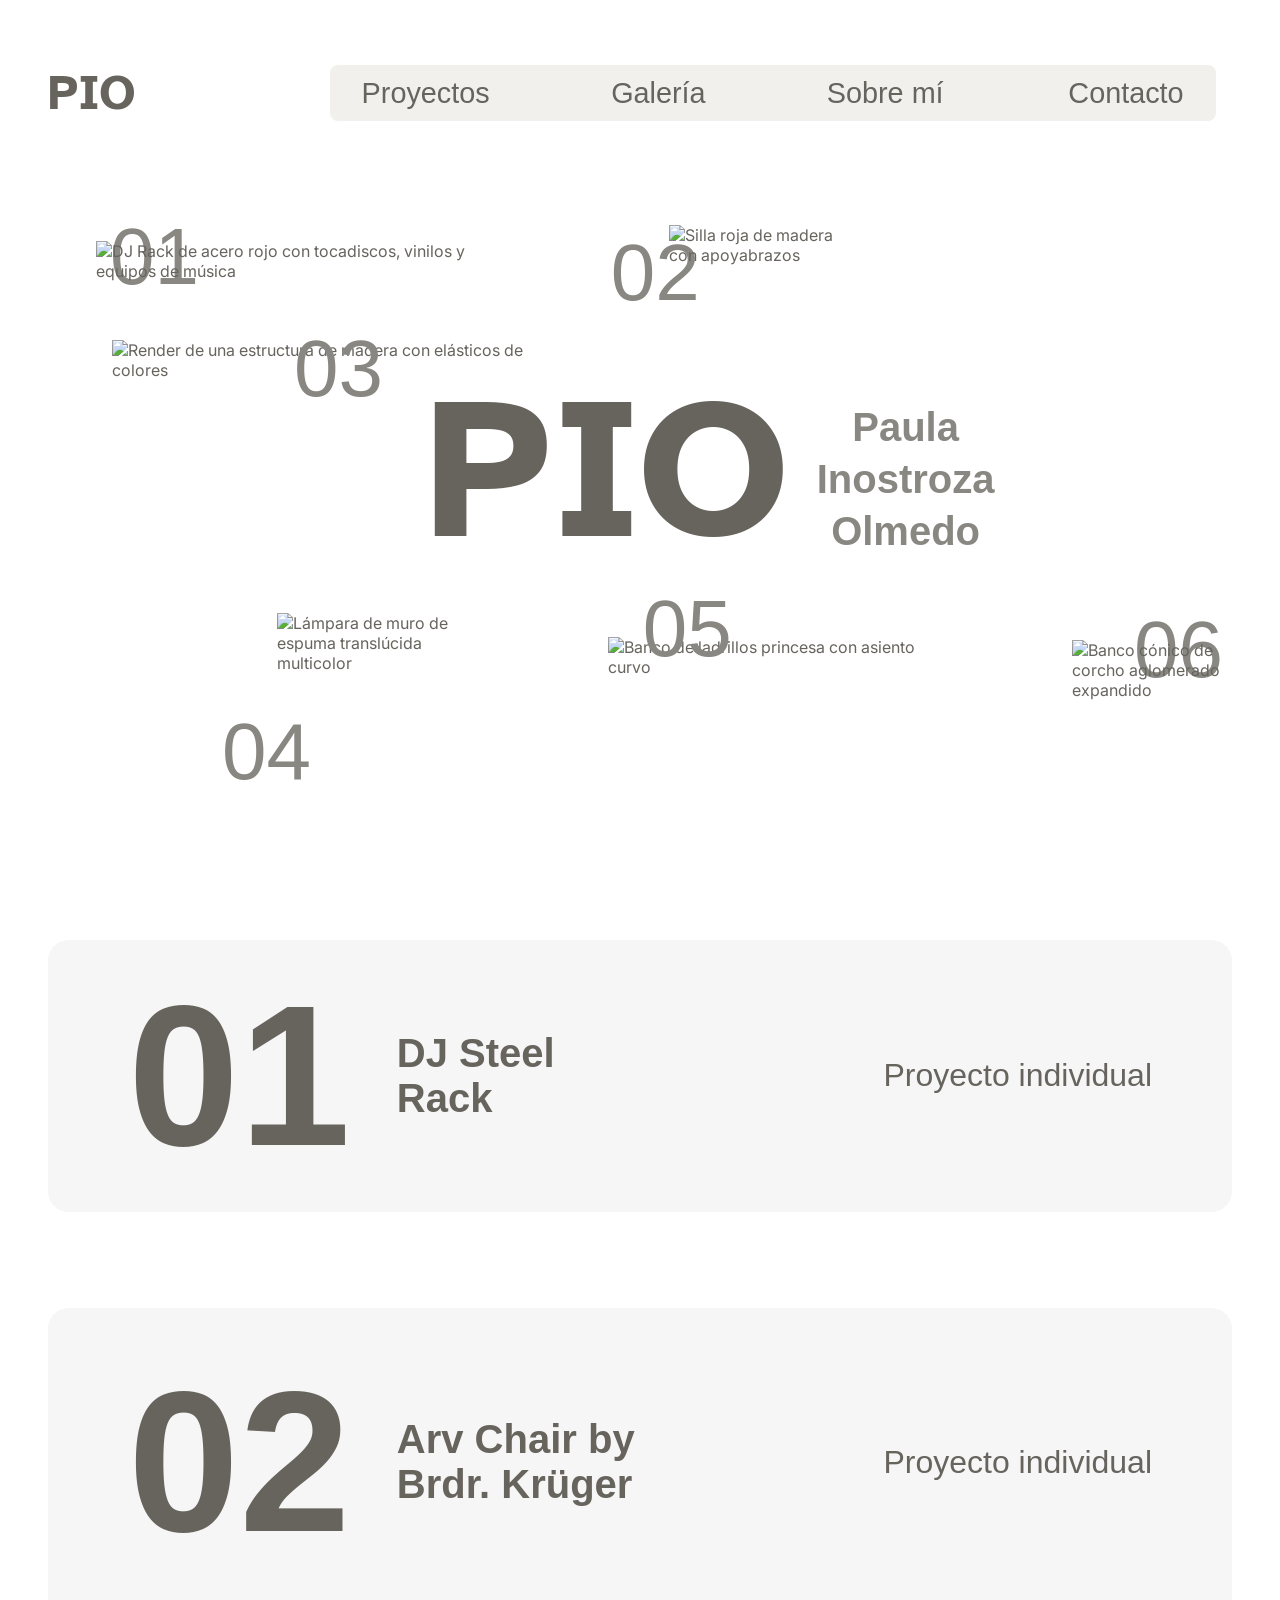
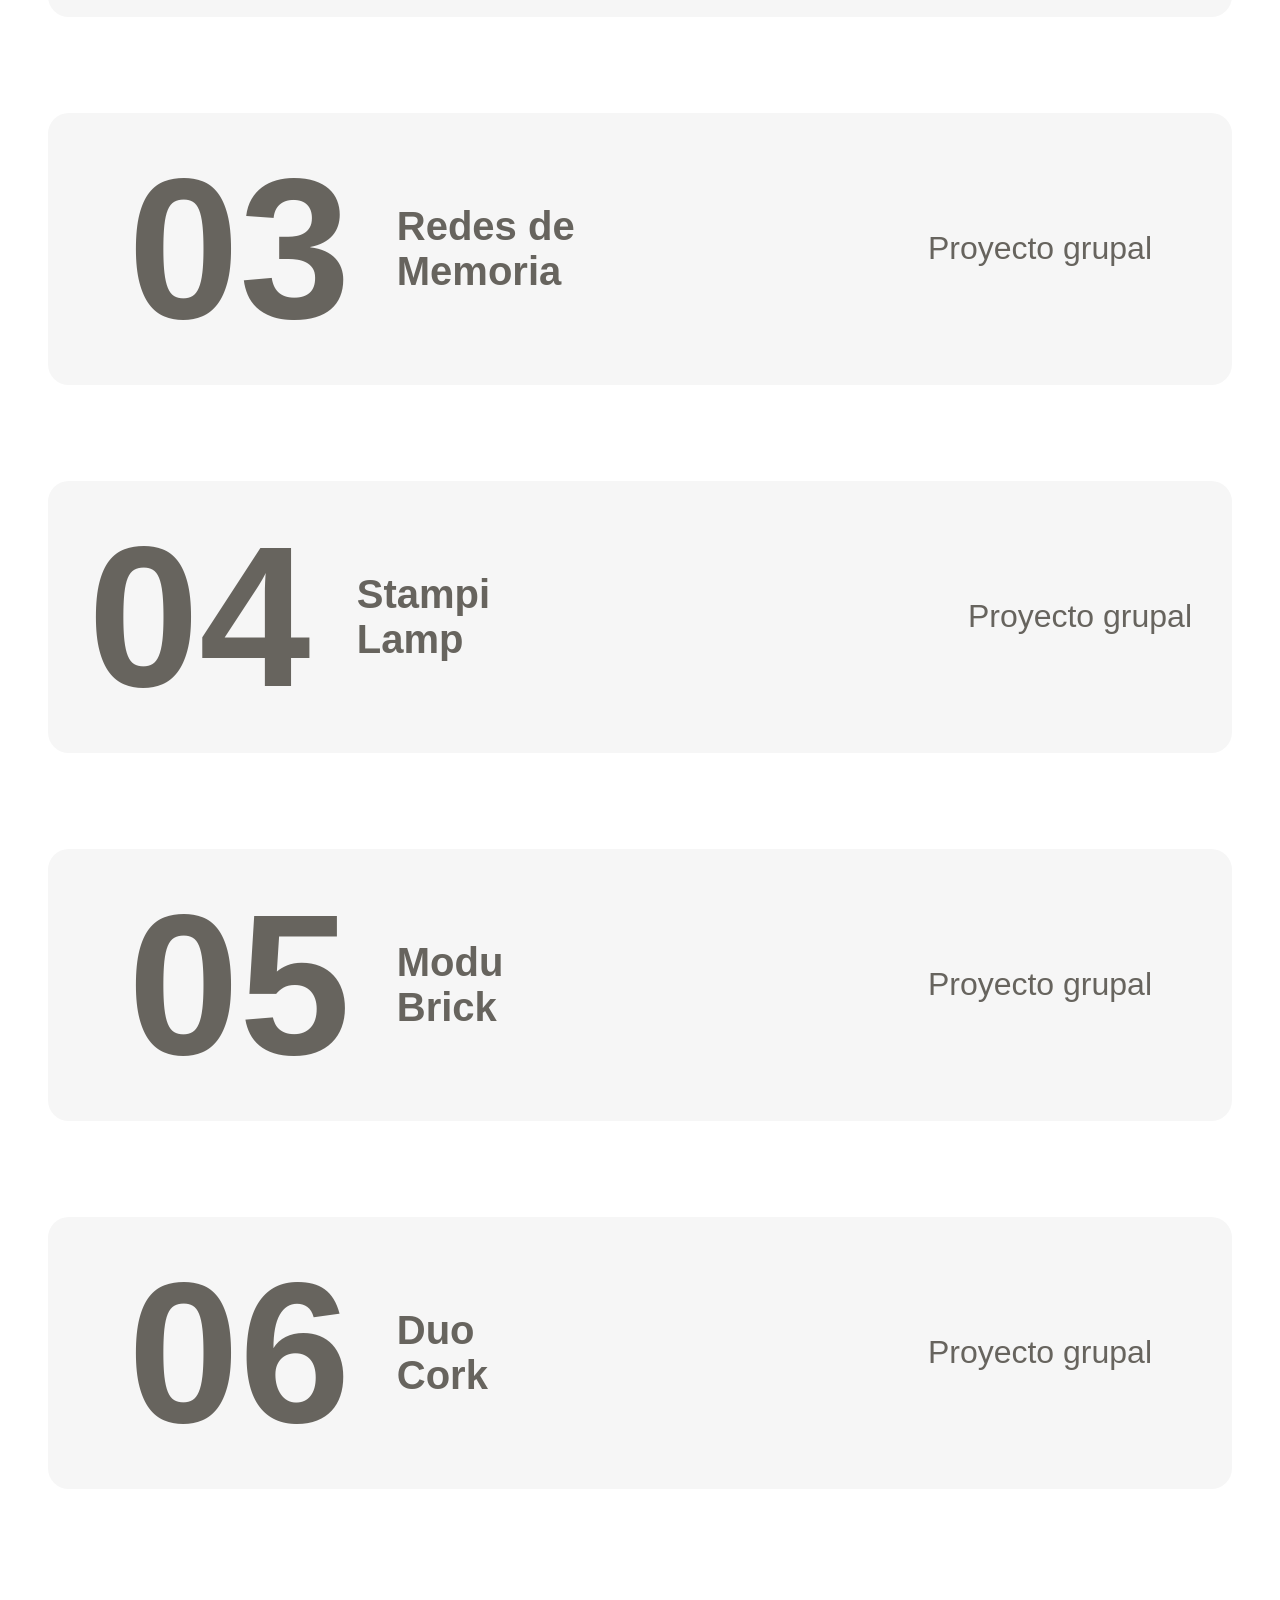
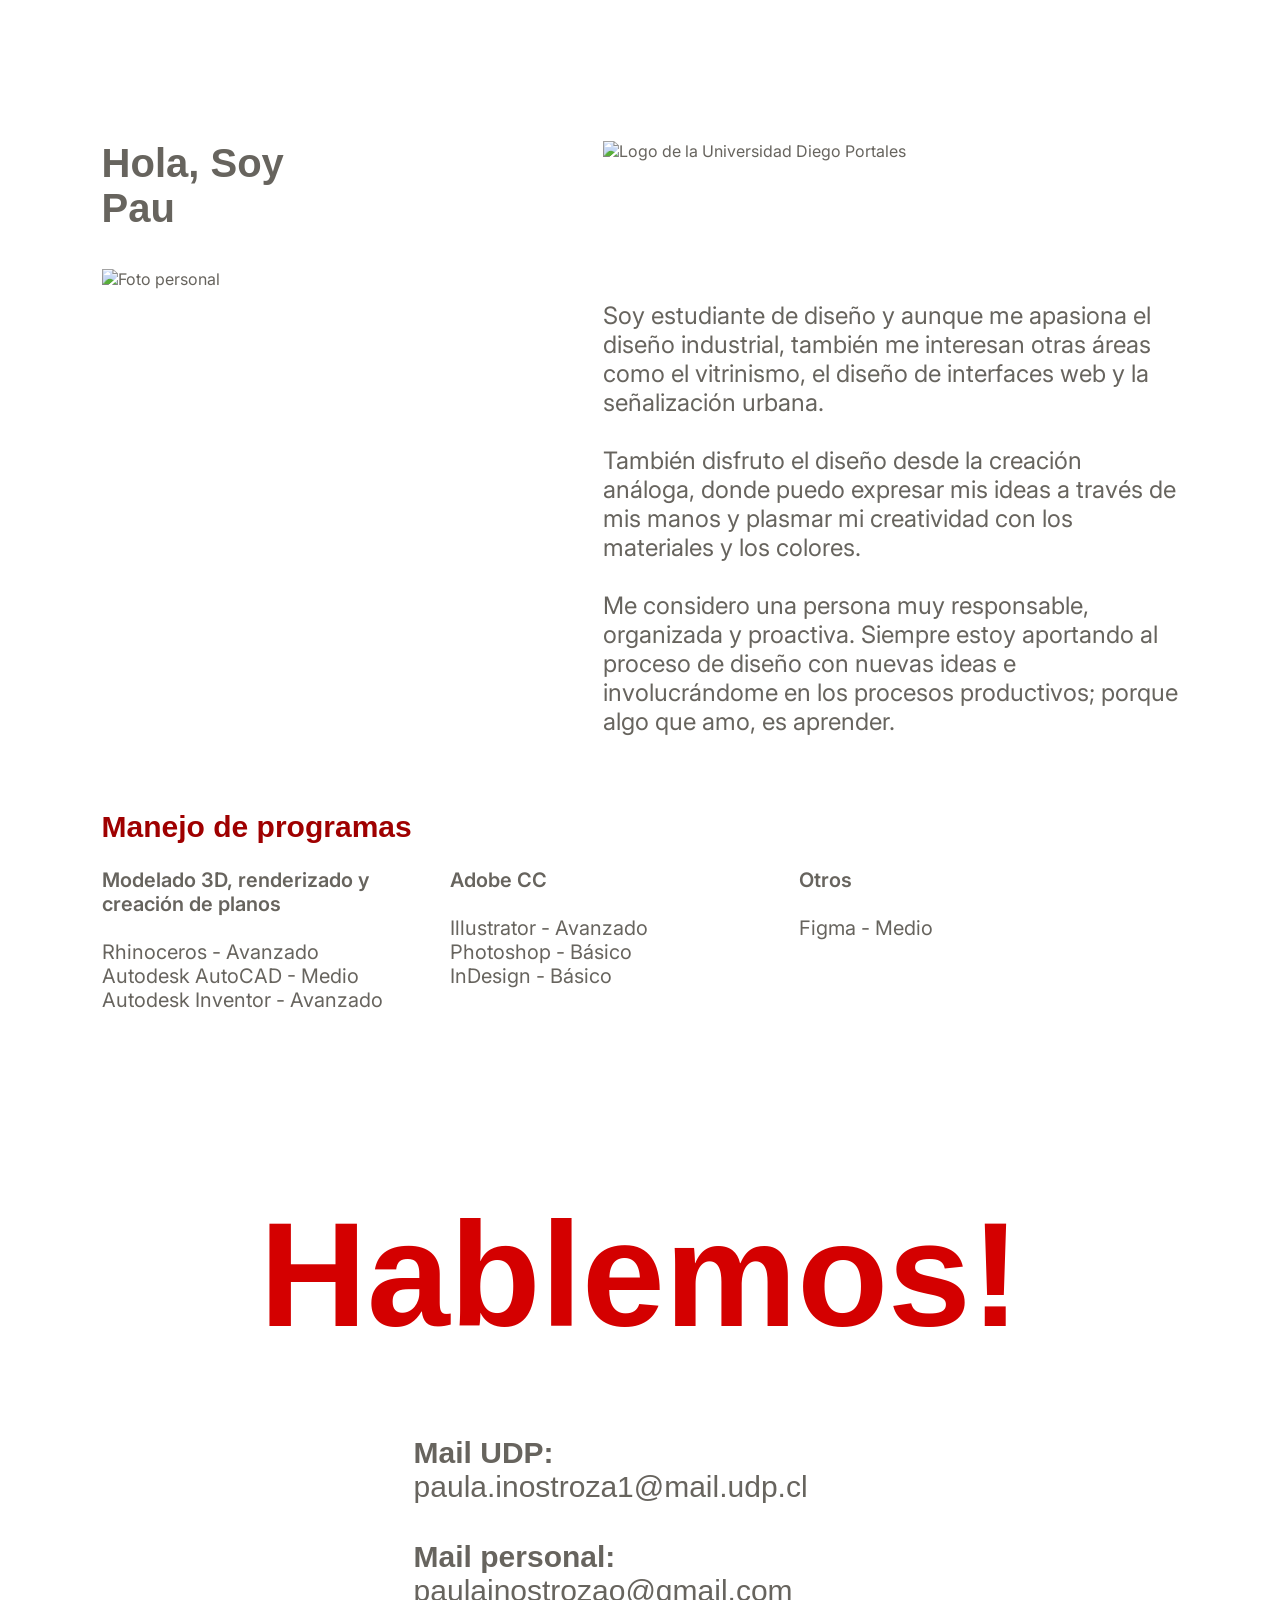
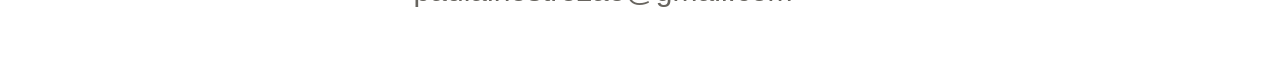
==== index.html @ 16627098 "subir archivos" ====
<!DOCTYPE html>
<html lang="es">
<head>
  <meta charset="UTF-8">
  <title>Portafolio PIO</title>
  <link rel="icon" href="assets/favicon.png" type="image/png">
  <meta name="viewport" content="width=device-width, initial-scale=1">
  <title>PIO | Paula Inostroza Olmedo - Portafolio</title>
  <link rel="stylesheet" href="style.css">
</head>
<body>

  <!-- ENCABEZADO + NAVBAR -->
  <header class="encabezado">
    <a href="#inicio" class="logo-pio">PIO</a>
    <nav class="navbar">
      <ul>
        <li><a href="#proyectos">Proyectos</a></li>
        <li><a href="galeria.html">Galería</a></li>
        <li><a href="#sobre-mi">Sobre mí</a></li>
        <li><a href="#contacto">Contacto</a></li>
      </ul>
    </nav>
  </header>

  <main>

    <!-- Pio + Nombres -->
    <section id="inicio" class="inicio">
      <h1 class="titulo-pio">PIO</h1>
      <p class="nombre-completo">
        <span class="nombre-paula">Paula</span>
        <span class="nombre-inostroza">Inostroza</span>
        <span class="nombre-olmedo">Olmedo</span>
      </p>

      <!-- MINIATURAS -->
      <ul class="miniaturas">
        <li class="miniatura-01">
          <a href="#proyecto-01">
            <span class="numero">01</span>
            <img src="assets/djrack1.png" alt="DJ Rack de acero rojo con tocadiscos, vinilos y equipos de música">
          </a>
        </li>
        <li class="miniatura-02">
          <a href="#proyecto-02">
            <span class="numero">02</span>
            <img src="assets/arvchair1.png" alt="Silla roja de madera con apoyabrazos">
          </a>
        </li>
        <li class="miniatura-03">
          <a href="#proyecto-03">
            <span class="numero">03</span>
            <img src="assets/redesdememoria1.jpg" alt="Render de una estructura de madera con elásticos de colores">
          </a>
        </li>
        <li class="miniatura-04">
          <a href="#proyecto-04">
            <span class="numero">04</span>
            <img src="assets/stampilamp1.png" alt="Lámpara de muro de espuma translúcida multicolor">
          </a>
        </li>
        <li class="miniatura-05">
          <a href="#proyecto-05">
            <span class="numero">05</span>
            <img src="assets/modubrick1.png" alt="Banco de ladrillos princesa con asiento curvo">
          </a>
        </li>
        <li class="miniatura-06">
          <a href="#proyecto-06">
            <span class="numero">06</span>
            <img src="assets/duocork1.png" alt="Banco cónico de corcho aglomerado expandido">
          </a>
        </li>
      </ul>
    </section>

    <!-------------- PROYECTOS -------------->
    <section id="proyectos" class="proyectos">
      <h2 class="oculto">Proyectos</h2>

      <!----- PROYECTO 01: DJ Steel Rack ----->
      <article id="proyecto-01" class="proyecto1">
        <header class="titulo-proyecto">
          <h3>
            <span class="numero">01</span>
            <span class="nombre-proyecto">DJ Steel Rack</span>
          </h3>
          <p class="tipo-proyecto">Proyecto individual</p>
        </header>

        <figure class="imagen-principal1">
          <img src="assets/djrack2.JPG" alt="DJ Rack de acero rojo con tocadiscos, vinilos y equipos de música">
          <figcaption>Curso Fabricación Digital Avanzada 2026</figcaption>
        </figure>

        <div class="galeria-descripcion1">
          <div class="cuadricula-1">
            <img src="assets/djrack3.JPG" alt="Tocadiscos abierto sobre el rack con un disco girando">
            <img src="assets/djrack4.JPG" alt="Vinilos apoyados sobre la bandeja superior del rack">
            <img src="assets/djrack5.JPG" alt="Colección de vinilos guardada en el compartimento inferior">
            <img src="assets/djrack6.JPG" alt="Equipo de música con parlantes dentro del rack">
          </div>
          <div class="descripcion1">
            <p>Dj Steel Rack nació desde el amor por la música y la necesidad de <strong>organizar</strong> la colección de vinilos, CD y equipos de sonido en un espacio donde poner ‘play’ fuese una <strong>experiencia acogedora</strong>.</p>
            <p>El diseño combina la <strong>personalización</strong> para adaptarse a los elementos y disponerlos en espacios de almacenamiento.</p>
            <p>El resultado es una pieza que celebra la <strong>practicidad</strong>.</p>
          </div>
        </div>

        <div class="examen1">
          <h4>Examen</h4>
          <p>Desarrollar un proyecto de índole libre con la condición de utilizar acero carbono y pintura electroestática como materialidades, además de plegado y un sistema de herrajes.</p>
        </div>

        <div class="planos">
          <figure class="plano-explosionado">
            <img src="assets/djrack8.jpg" alt="Plano de vista explosionada del rack con su lista de piezas">
          </figure>
          <div class="planos-ortogonales">
            <figure class="plano">
              <img src="assets/djrack9.jpg" alt="Plano con vistas ortogonales y acotadas del rack">
            </figure>
            <figure class="plano-cubierta">
              <img src="assets/djrack10.jpg" alt="Plano de detalle de la pieza de cubierta con sus pliegues">
            </figure>
          </div>
        </div>
      </article>

      <!---------- PROYECTO 02: Arv Chair ---------->
      <article id="proyecto-02" class="proyecto2">
        <header class="titulo-proyecto">
          <h3>
            <span class="numero">02</span>
            <span class="nombre-proyecto">Arv Chair by Brdr. Krüger</span>
          </h3>
          <p class="tipo-proyecto">Proyecto individual</p>
        </header>

        <figure class="imagen-principal2">
          <img src="assets/arvchair2.JPG" alt="Silla Arv Chair pintada de rojo">
          <figcaption>Curso Máquinas y Procesos 2025</figcaption>
        </figure>

          <div class="cuadricula-2">
            <img src="assets/arvchair3.JPG" alt="Silla Arv Chair pintada de rojo">
            <img src="assets/arvchair4.JPG" alt="Apoyabrazos de silla Arv Chair de madera">
            <img src="assets/arvchair8.JPG" alt="Silla Arv Chair de madera de lado">
            <img src="assets/arvchair7.JPG" alt="Respaldo curvo de silla Arv Chair de madera">
            <img src="assets/arvchair6.JPG" alt="Silla Arv Chair pintada de rojo">
            <img src="assets/arvchair5.JPG" alt="Travesaños de silla Arv Chair roja">
          </div>
        </div>

        <div class="examen-imagen">
          <div class="examen2">
            <h4>Examen</h4>
            <p>Replicar la silla Arv Chair de Brdr. Krüger mediante elaboración artesanal y utilizando solo sistema de encastres y ensambles en madera.</p>
          </div>
          <img src="assets/arvchair9.JPG" alt="Silla Arv Chair pintada de rojo">
        </div>
        <p class="descripcion2">Primero, fabriqué <strong>matrices</strong> en MDF para poder reproducir cada una de las piezas y traspasarlas a madera de pino sólida.<br><br>
        La pieza se compone de patas traseras anguladas, patas delanteras torneadas, un respaldo curvo ergonómico y travesaños que mantienen una <strong>estructura firme</strong> y sirven de apoyo para el asiento.</p>
      </article>

      <!-------- PROYECTO 03: Redes de Memoria --------->
      <article id="proyecto-03" class="proyecto3">
        <header class="titulo-proyecto">
          <h3>
            <span class="numero">03</span>
            <span class="nombre-proyecto">Redes de Memoria</span>
          </h3>
          <p class="tipo-proyecto">Proyecto grupal</p>
        </header>

        <figure class="imagen-principal3">
          <img src="assets/redesdememoria2.jpg" alt="Estructura de madera en forma de A con cientos de hilos de colores tensados">
          <figcaption>Curso Taller Diseño Industrial II 2025</figcaption>
        </figure>

        <div class="cuadricula-3">
            <img src="assets/redesdememoria3.jpg" alt="Acercamiento de la esctructura">
            <img src="assets/redesdememoria4.jpg" alt="Detalle de los hilos de colores desde arriba">
            <img src="assets/redesdememoria5.jpeg" alt="Detalle de los hilos de colores colgando">
            <img src="assets/redesdememoria6.jpeg" alt="Panel con los cuatro estados de la vida y sus colores">
          </div>

          <div class="examen3">
            <h4>Examen</h4>
            <p>Museo de la Memoria y los Derechos Humanos + Escuela de Diseño UDP.</p>
            <p>“Derechos en juego” consistió en convertir la explanada del museo en una plaza abierta al juego, invitando a experimentar el diseño desde los derechos humanos.</p>
            <p>Mediante juegos, las estructuras buscan vivenciar cada uno de los diez derechos de la niñez a través de la imaginación, la participación y la colaboración.</p>
          </div>
        </div>

        <div class="secundario">
           <p class="descripcion">El derecho a la Vida, Supervivencia y Desarrollo apela a tener la oportunidad de vivir y crecer de manera <strong>integral</strong>, asegurando que niñeces y adolescentes puedan desarrollarse plenamente en <strong>variados aspectos</strong> de su vida y persona.<br><br>Es por ello que se han identificado cuatro estados de la vida esenciales: familia, educación, identidad y trabajo.<br><br>Redes de Memoria constituye una <strong>experienci</strong>a donde las personas visualizan la pregunta: <strong>¿Cuál es el aspecto más importante de tu vida?</strong> y la responden encajando el elástico de su preferencia en la estructura. Al concluir esta acción se podrán develar las distintas realidades de los participantes a modo de <strong>encuesta interactiva.</strong></p>

          <div class="fotos3">
            <img src="assets/redesdememoria7.png" alt="Estructura de madera con elásticos de colores encajados en el travesaño">
            <div class="renders">
              <img src="assets/redesdememoria8.jpg" alt="Render de la estructura con acercamiento a la pocisión de los hilos">
              <img src="assets/redesdememoria9.jpg" alt="Render de la estructura con personas interactuando">
            </div>
          </div>
        </div>
      </article>

      <!------- PROYECTO 04: Stampi Lamp -------->
      <article id="proyecto-04" class="proyecto4">
        <header class="titulo-proyecto">
          <h3>
            <span class="numero">04</span>
            <span class="nombre-proyecto">Stampi Lamp</span>
          </h3>
          <p class="tipo-proyecto">Proyecto grupal</p>
        </header>

        <div class="imagen-principal4">
          <img src="assets/stampilamp2.JPG" alt="Lámpara de muro encendida con pantalla de espuma de colores">
          <figure class="imagen-secundaria4">
            <img src="assets/stampilamp3.JPG" alt="Acercamiento manto de espuma colorida translúcida">
            <figcaption>Curso Taller de Investigación y Desarrollo Material 2026</figcaption>
          </figure>
        </div>

        <div class="secundario4">
          <div class="encargo-foto">
            <div class="examen4">
              <h4>Examen</h4>
              <p>Explorar las capacidades de un material y elaborar un producto conforme a su contexto.</p>
            </div>
            <img src="assets/stampilamp6.JPG" alt="Pedazos de espuma de poliuretano estampada de distintos colores">
          </div>
          <div class="foto-descripcion4">
            <img src="assets/stampilamp7.JPG" alt="Espuma transformadas con calor y presión">
            <p class="descripcion4">La <strong>espuma de poliuretano</strong> fue sometida a un proceso de experimentación material mediante <strong>transformaciones físicas.</strong><br><br>
            Al ser un material <strong>flexible y versátil</strong>, quisimos explorar formas de modificar su estructura, textura y forma utilizando distintos métodos de calor, presión y manufactura.</p>
          </div>
        </div>

        <div class="terciario4">
          <div class="stampi-foto">
            <img src="assets/stampilamp8.JPG" alt="Lámpara de muro encendida con pantalla de espuma de colores">
            <div class="stampi-descripcion">
              <img src="assets/stampilamp9.png" alt="Logo Stampi Lamp">
              <p class="descripcion">El proceso escogido para llevar a cabo el producto fue el <strong>estampado</strong> de espuma triturada (desecho).<br><br>
              Mediante las placas de la estampadora textil, configurada a una temperatura de 200°C y con presión alta, fue posible que los pedazos de espuma se <strong>auto aglomeren</strong>, sin necesidad de adhesivos o procesos extra.<br><br>
              El proceso se hizo por capas de espuma hasta lograr un <strong>manto estable</strong> pero <strong>flexible</strong> que mantuvo la capacidad de translucidez.</p>
            </div>
          </div>

          <div class="foto-descripcion4">
            <div class="foto-descripcion4">
            <p class="descripcion4">Así nació <strong>Stampi Lamp</strong>, una lámpara de muro que devela la transformación de la espuma de poliuretano, su única coloración y su particular textura.<br><br>
            El manto se adosa a un armazón de acero carbono de 2mm de espesor y los tubos de acero soldados en su interior le dan la forma.</p>
            <img src="assets/stampilamp10.JPG" alt="Proceso de fabricación de Stampi Lamp">
          </div>
        </div>
      </article>

      <!-------- PROYECTO 05: Modu Brick -------->
      <article id="proyecto-05" class="proyecto5">
        <header class="titulo-proyecto">
          <h3>
            <span class="numero">05</span>
            <span class="nombre-proyecto">Modu Brick</span>
          </h3>
          <p class="tipo-proyecto">Proyecto grupal</p>
        </header>

        <div class="principal5">
          <figure class="foto-curso5">
            <img src="assets/modubrick3.JPG" alt="Banco de ladrillos princesa con persona sentada">
            <figcaption>Curso Taller de Investigación y Desarrollo Material 2026</figcaption>
          </figure>
          <img src="assets/modubrick2.JPG" alt="Banco de ladrillos princesa con asiento cóncavo">
        </div>

        <div class="secundario5">
          <div class="examen5">
            <h4>Examen</h4>
            <p>Explorar las capacidades de un material y elaborar un producto conforme a su contexto.</p>
          </div>
          <div class="fotos-descripcion5">
            <div class="foto-descripcion5">
              <img src="assets/modubrick4.JPG" alt="Ladrilos princesa">
              <p class="descripcion">El ladrillo princesa fue puesto bajo la mirada de la <strong>descontextualización</strong> del material y las posibilidades que podía alcanzar fuera de sus usos habituales.</p>
            </div>
            <div class="foto-descripcion5">
              <img src="assets/modubrick5.JPG" alt="Ladrillos recortado con la técnica del desbaste">
              <p class="descripcion5">En este contexto, se utilizó la técnica del <strong>desbaste</strong> para dar forma a las piezas y generar una lógica constructiva <strong>modular</strong>.</p>
            </div>
          </div>
        </div>

        <div class="terciario5">
          <div class="fotos5">
            <img src="assets/modubrick7.JPG" alt="Proceso de construcción del banco">
            <img src="assets/modubrick8.JPG" alt="Detalle de los perfiles planos que sostienen el asiento">
          </div>

          <div class="foto-descripcion5">
            <img src="assets/modubrick6.JPG" alt="Acercamiento banco Modu Brick">
            <p class="descripcion5"><strong>Modu Brick</strong> es un banco fabricado con ladrillos princesa Santiago 9 y Murotón.<br><br>
            Se compone de un sistema de <strong>perfiles planos</strong> que sostienen el asiento, que además cumplen la función de travesaños y manillas para moverlo con mayor facilidad.<br><br>
            Por otro lado, utiliza herrajes tipo pernos de anclaje de <strong>alta resistencia</strong> entre uniones de cara con cara.<br><br>
            La cubierta cóncava lo hace <strong>ergonómico</strong>, además de relucir la retícula propia del ladrillo.</p>
          </div>
        </div>
      </article>

      <!-------- PROYECTO 06: Duo Cork ------>
      <article id="proyecto-06" class="proyecto6">
        <header class="titulo-proyecto">
          <h3>
            <span class="numero">06</span>
            <span class="nombre-proyecto">Duo Cork</span>
          </h3>
          <p class="tipo-proyecto">Proyecto grupal</p>
        </header>

        <figure class="fotos-principales6">
          <img src="assets/duocork2.JPG" alt="Banco cónico de corcho aglomerado expandido">
          <img src="assets/duocork3.JPG" alt="Persona sentada sobre el banco de corcho">
          <img src="assets/duocork4.JPG" alt="Vista frontal del banco de corcho">
          <figcaption>Curso Taller de Investigación y Desarrollo Material 2026</figcaption>
        </figure>

        <div class="secundario6">
          <div class="encargo-foto6">
            <img src="assets/duocork5.JPG" alt="Textura corcho">
            <div class="examen6">
              <h4>Examen</h4>
              <p>Explorar las capacidades de un material y elaborar un producto conforme a su contexto.</p>
            </div>
          </div>

          <div class="descripciones6">
            <p class="descripcion6">El corcho aglomerado expandido es un material muy particular. Se <strong>auto aglomera</strong> con calor y presión en una autoclave a vapor, debido a ello su presentación es en formato de planchas. Es ligero, pero increíblemente resistente.<br><br>
            Exploramos la <strong>descontextualización</strong> de este material mediante el desbaste y mecanizado de las piezas.</p>

            <p class="descripcion6"><strong>Duo Cork</strong> es un banco hecho completamente de corcho mediante una <strong>sucesión de capas</strong> adheridas entre ellas.<br><br>
            Cuenta con dos piezas, la base siendo más grande para darle estabilidad. A su vez, estas piezas están <strong>mecanizadas en CNC</strong> para darle la forma cónica y el sutil desbaste interno del asiento para mejorar su ergonomía.</p>
          </div>
        </div>

        <div class="terciario6">
          <img src="assets/duocork6.JPG" alt="Detalle concavidad del asiento">
          <div class="fotos6">
            <img src="assets/duocork7.JPG" alt="Vista superior del banco">
            <img src="assets/duocork8.JPG" alt="Detalle frontal del banco">
          </div>
        </div>
      </article>

    </section>

    <!--------- SOBRE MÍ ---------->
    <section id="sobre-mi" class="sobre-mi">
      <header class="saludo">
        <h2>Hola, Soy Pau</h2>
        <img src="assets/logoudp.png" alt="Logo de la Universidad Diego Portales">
      </header>

      <div class="foto-descripcion7">
        <img src="assets/fotopersonal.jpg" alt="Foto personal">
        <div class="descripcion7">
          <p>Soy estudiante de diseño y aunque me apasiona el diseño industrial, también me interesan otras áreas como el vitrinismo, el diseño de interfaces web y la señalización urbana.<br><br>
          También disfruto el diseño desde la creación análoga, donde puedo expresar mis ideas a través de mis manos y plasmar mi creatividad con los materiales y los colores.<br><br>
          Me considero una persona muy responsable, organizada y proactiva. Siempre estoy aportando al proceso de diseño con nuevas ideas e involucrándome en los procesos productivos; porque algo que amo, es aprender.</p>
        </div>
      </div>

      <div class="programas">
        <h3>Manejo de programas</h3>
        <div class="programas-grupos">
          <div class="grupo-programas">
            <h4>Modelado 3D, renderizado y creación de planos</h4>
            <ul>
              <li>Rhinoceros - Avanzado</li>
              <li>Autodesk AutoCAD - Medio</li>
              <li>Autodesk Inventor - Avanzado</li>
            </ul>

          </div>
          <div class="grupo-programas">
            <h4>Adobe CC</h4>
            <ul>
              <li>Illustrator - Avanzado</li>
              <li>Photoshop - Básico</li>
              <li>InDesign - Básico</li>
            </ul>

          </div>
          <div class="grupo-programas">
            <h4>Otros</h4>
            <ul>
              <li>Figma - Medio</li>
            </ul>
          </div>
        </div>
      </div>
    </section>

    <!------- CONTACTO ------->
    <section id="contacto" class="contacto">
      <h2>Hablemos!</h2>
      <ul class="datos-contacto">
        <li>
          <strong>Mail UDP:</strong>
          <a href="mailto:paula.inostroza1@mail.udp.cl">paula.inostroza1@mail.udp.cl</a>
        </li>
        
        <li>
          <strong>Mail personal:</strong>
          <a href="mailto:paulainostrozao@gmail.com">paulainostrozao@gmail.com</a>
        </li>
      </ul>
    </section>

  </main>

  <script>
  if ('scrollRestoration' in history) {
    history.scrollRestoration = 'manual';
  }
  window.scrollTo(0, 0);
</script>

<script src="script.js" defer></script> 

</body>
</html>
---- style.css ----
/* =========================================================
   PIO · Portafolio de Paula Inostroza Olmedo
   style.css  (index.html + galeria.html)
   Medidas en rem (1rem = 16px). Layout con flex (grid solo en
   las cuadrículas de fotos). Sin position: absolute.
   ========================================================= */

/* ---------- Fuentes ---------- */

/* Atkinson Hyperlegible Bold (reemplaza a Gadugi, solo para "PIO") e Inter */
@import url("https://fonts.googleapis.com/css2?family=Atkinson+Hyperlegible:wght@700&family=Inter:opsz,wght@14..32,100..900&display=swap");

/* Alte Haas Grotesk (archivos locales en la carpeta assets) */
@font-face {
  font-family: "Alte Haas Grotesk";
  src: url("assets/AlteHaasGroteskRegular.ttf") format("truetype");
  font-weight: 400;
  font-style: normal;
  font-display: swap;
}

@font-face {
  font-family: "Alte Haas Grotesk";
  src: url("assets/AlteHaasGroteskBold.ttf") format("truetype");
  font-weight: 700;
  font-style: normal;
  font-display: swap;
}

/* ---------- Variables (paleta y tipografías del UI Kit) ---------- */

:root {
  --fondo-1: #F1F0ED;
  --fondo-2: #F6F6F6;
  --texto-1: #67645E;
  --texto-2: #898781;
  --destacar-1: #D40000;
  --destacar-2: #9F0000;

  --fuente-pio: "Atkinson Hyperlegible", sans-serif;
  --fuente-titulos: "Alte Haas Grotesk", "Helvetica Neue", Helvetica, Arial, sans-serif;
  --fuente-cuerpo: "Inter", sans-serif;
}

/* ---------- Base ---------- */

* {
  box-sizing: border-box;
}

html {
  background: #FFFFFF;
  scroll-behavior: smooth;
}

body {
  max-width: 94.5rem;
  margin: 0 auto;
  background: #FFFFFF;
  color: var(--texto-1);
  font-family: var(--fuente-cuerpo);
  font-size: 1rem;
  font-optical-sizing: auto;
}

h1,
h2,
h3,
h4,
p,
ul,
figure {
  margin: 0;
}

ul {
  padding: 0;
  list-style: none;
}

a {
  color: inherit;
  text-decoration: none;
}

img {
  display: block;
  max-width: 100%;
}

/* Texto solo para lectores de pantalla (sin position: absolute) */
.oculto {
  width: 0.0625rem;
  height: 0.0625rem;
  margin: -0.0625rem;
  padding: 0;
  overflow: hidden;
  clip-path: inset(50%);
  white-space: nowrap;
}

/* =========================================================
   ENCABEZADO + NAVBAR
   ========================================================= */

.encabezado {
  display: flex;
  justify-content: space-between;
  align-items: center;
  width: 73em;
  max-width: calc(100% - 3rem);
  margin: 3.8rem 0 0 3rem;
}

/* PIO (Headline 2) · variantes: predeterminado / hover / active */
.logo-pio {
  width: 5.3rem;
  font-family: var(--fuente-pio);
  font-weight: 700;
  font-size: 3rem;
  line-height: 4rem;
  color: var(--texto-1);
}

.logo-pio:hover,
.logo-pio:focus-visible,
.logo-pio:active {
  color: #000000;
}

.navbar ul {
  display: flex;
  justify-content: space-between;
  align-items: center;
  width: 55.4rem;
  max-width: 100%;
  padding: 0.75rem 1.25rem;
  background: var(--fondo-1);
  border-radius: 0.5rem;
}

/* Cada ítem tiene el ancho del componente para que la variante active no mueva nada */
.navbar li:nth-child(1) { width: 9.5rem; }
.navbar li:nth-child(2) { width: 7rem; }
.navbar li:nth-child(3) { width: 8.75rem; }
.navbar li:nth-child(4) { width: 8.75rem; }

.navbar a {
  display: block;
  font-family: var(--fuente-titulos);
  font-weight: 400;
  font-size: 1.8rem;
  line-height: 2rem;
  text-align: center;
  color: var(--texto-1);
}

.navbar a:hover,
.navbar a:focus-visible {
  color: var(--destacar-1);
}

.navbar a:active {
  font-size: 1.5rem;
  color: var(--texto-1);
}

/* El enlace #inicio llega hasta el borde superior de la página */
.inicio {
  scroll-margin-top: 10rem;
}

/* =========================================================
   INICIO: PIO + nombres + miniaturas
   Las miniaturas (li) pasan a ser ítems de .inicio con display: contents
   y se ordenan en tres filas con "order":
   fila 1 (01, 02, 03) · fila 2 (PIO + nombres) · fila 3 (04, 05, 06)
   ========================================================= */

.inicio {
  display: flex;
  flex-wrap: wrap;
  align-items: flex-start;
  margin-top: 2.25rem;
}

/* Saltos de fila entre los grupos */
.inicio::before,
.inicio::after {
  content: "";
  flex: 0 0 100%;
  height: 0;
}

.inicio::before { order: 2; }
.inicio::after { order: 4; }

.miniaturas {
  display: contents;
}

/* --- PIO (Headline 1) y nombres (Headline 3) --- */

.titulo-pio {
  order: 3;
  width: 21rem;
  height: 9.3rem;
  margin: 1rem 0 0 26.6rem;
  font-family: var(--fuente-pio);
  font-weight: 700;
  font-size: 12.5rem;
  line-height: 9.3rem;
  text-align: center;
  color: var(--texto-1);
}

.nombre-completo {
  order: 3;
  width: 18rem;
  margin-top: 1rem;
  padding-top: 0.3rem;
  font-family: var(--fuente-titulos);
  font-weight: 700;
  font-size: 2.5rem;
  line-height: 3.25rem;
  text-align: center;
  color: var(--texto-2);
}

.nombre-completo span {
  display: block;
}

/* PIO queda fijo; a los 3 s los nombres se revelan de izquierda a derecha, de arriba hacia abajo */
.nombre-paula,
.nombre-inostroza,
.nombre-olmedo {
  animation: revelar-nombre 1s ease-out 3s both;
}

.nombre-inostroza { animation-delay: 3.6s; }
.nombre-olmedo { animation-delay: 4.2s; }

@keyframes revelar-nombre {
  from { clip-path: inset(0 100% 0 0); }
  to { clip-path: inset(0 0 0 0); }
}

/* --- Miniaturas --- */

.miniaturas li {
  order: 1;
  animation: flotar 4.5s ease-in-out infinite;
}

.miniaturas .miniatura-04,
.miniaturas .miniatura-05,
.miniaturas .miniatura-06 {
  order: 5;
}

/* Posiciones del Figma (margen izquierdo y desplazamiento vertical de cada miniatura)
   y un ritmo distinto de flotación para que no se muevan todas a la vez */
.miniaturas .miniatura-01 { margin: 3rem 0 0 6rem; }
.miniaturas .miniatura-02 { margin: 4rem 0 0 7rem; animation-duration: 5.2s; animation-delay: -1.3s; }
.miniaturas .miniatura-03 { margin: 0 0 0 7rem; animation-duration: 4.8s; animation-delay: -2.6s; }
.miniaturas .miniatura-04 { margin: 3.5rem 0 0 13rem; animation-duration: 5s; animation-delay: -0.8s; }
.miniaturas .miniatura-05 { margin: 5rem 0 0 9.2rem; animation-duration: 4.4s; animation-delay: -3.1s; }
.miniaturas .miniatura-06 { margin: 2.8rem 0 0 7rem; animation-duration: 5.4s; animation-delay: -2s; }

/* Sube suavemente y vuelve a su lugar (se anima "translate" para no chocar con el "scale" del hover) */
@keyframes flotar {
  0%,
  100% { translate: 0 0; }
  50% { translate: 0 -0.8rem; }
}

.miniaturas a {
  display: flex;
  transition: scale 0.3s ease;
}

.miniaturas a:hover,
.miniaturas a:focus-visible {
  scale: 1.06;
}

/* Número (Headline 6 · Regular 80pt): predeterminado / hover / active */
.miniaturas .numero {
  position: relative;
  z-index: 0;
  flex: none;
  width: 7.3rem;
  height: 6rem;
  font-family: var(--fuente-titulos);
  font-weight: 400;
  font-size: 5rem;
  line-height: 6rem;
  text-align: center;
  color: var(--texto-2);
  transition: color 0.3s ease;
}

.miniaturas a:hover .numero,
.miniaturas a:focus-visible .numero {
  color: var(--texto-1);
}

.miniaturas a:active .numero {
  color: var(--destacar-1);
}

/* La imagen siempre queda por delante del número */
.miniaturas img {
  position: relative;
  z-index: 1;
  height: auto;
}

/* 01: número arriba a la izquierda, imagen debajo */
.miniatura-01 a { flex-direction: column; align-items: flex-start; }
.miniatura-01 .numero { margin-bottom: -4rem; }
.miniatura-01 img { width: 24.3rem; }

/* 02: número a la izquierda, imagen a la derecha */
.miniatura-02 a { align-items: flex-start; }
.miniatura-02 .numero { margin-right: -2.8rem; }
.miniatura-02 img { width: 12.2rem; }

/* 03: número centrado arriba */
.miniatura-03 a { flex-direction: column; align-items: flex-start; }
.miniatura-03 .numero { margin-left: 10.5rem; margin-bottom: -4.8rem; z-index: 2; }
.miniatura-03 img { width: 28.3rem; }

/* 04: número a la izquierda, a media altura */
.miniatura-04 a { align-items: flex-start; }
.miniatura-04 .numero { margin-top: 5.7rem; margin-right: -3rem; }
.miniatura-04 img { width: 11.5rem; }

/* 05: en el Figma el número va sobre la imagen, abajo a la izquierda */
.miniatura-05 a { flex-direction: column; align-items: flex-start; }
.miniatura-05 .numero { order: 2; z-index: 2; margin-top: -6rem; margin-left: 1.3rem; }
.miniatura-05 img { width: 22rem; }

/* 06: número arriba a la derecha */
.miniatura-06 a { flex-direction: column; align-items: flex-start; }
.miniatura-06 .numero { margin-left: 3rem; margin-bottom: -3.6rem; }
.miniatura-06 img { width: 10.4rem; }

/* =========================================================
   PROYECTOS (tarjetas)
   Cerradas al inicio: solo se ve el título. Al hacer clic en el número
   grande se agrega la clase "abierto" (script.js) y se despliega el contenido.
   ========================================================= */

.proyectos {
  margin-top: 8.8rem;
  padding-inline: 3rem;
}

.proyectos > article + article {
  margin-top: 6rem;
}

.proyectos > article {
  --tono-titulo: var(--texto-1);
  display: flex;
  flex-wrap: wrap;
  justify-content: center;
  align-items: flex-start;
  padding: 2.5rem;
  background: var(--fondo-2);
  border-radius: 1.3rem;
}

.proyecto2,
.proyecto4,
.proyecto6 {
  --tono-titulo: var(--texto-2);
  background: var(--fondo-1);
}

/* Cerrada: solo el título. Abierta: todo el contenido con animación */
.proyectos > article:not(.abierto) > :not(.titulo-proyecto) {
  display: none;
}

.proyectos > article.abierto > :not(.titulo-proyecto) {
  animation: desplegar 0.7s ease both;
}

@keyframes desplegar {
  from {
    opacity: 0;
    translate: 0 -1.5rem;
  }
  to {
    opacity: 1;
    translate: 0 0;
  }
}

/* --- Títulos proyectos --- */

.titulo-proyecto {
  flex: 0 0 100%;
  display: flex;
  justify-content: space-between;
  align-items: center;
  min-height: 12rem;
  padding-inline: 2.5rem;
}

.titulo-proyecto h3 {
  display: flex;
  align-items: center;
  gap: 1rem;
  color: var(--tono-titulo);
}

/* Número proyecto (Headline 5 · Bold 200pt): predeterminado / hover / active */
.titulo-proyecto .numero {
  width: 15.8rem;
  font-family: var(--fuente-titulos);
  font-weight: 700;
  font-size: 12.5rem;
  line-height: 12rem;
  cursor: pointer;
  transition: color 0.3s ease;
}

.titulo-proyecto .numero:hover,
.titulo-proyecto .numero:focus-visible {
  color: var(--destacar-1);
}

.proyectos > article.abierto .numero {
  color: var(--destacar-2);
}

.nombre-proyecto {
  display: block;
  font-family: var(--fuente-titulos);
  font-weight: 700;
  font-size: 2.5rem;
  line-height: normal;
}

/* Anchos que reproducen los saltos de línea del Figma */
.proyecto1 .nombre-proyecto { max-width: 12.5rem; }
.proyecto2 .nombre-proyecto { max-width: 20.6rem; }
.proyecto3 .nombre-proyecto { max-width: 14rem; }
.proyecto4 .nombre-proyecto { max-width: 12rem; }
.proyecto5 .nombre-proyecto { max-width: 10rem; }
.proyecto6 .nombre-proyecto { max-width: 8.5rem; }

/* Proyecto individual / grupal (Headline 7 · Regular 35pt) */
.tipo-proyecto {
  width: 19.4375rem;
  font-family: var(--fuente-titulos);
  font-weight: 400;
  font-size: 2rem;
  line-height: normal;
  text-align: right;
  white-space: nowrap;
  color: var(--tono-titulo);
}

/* --- Textos compartidos por todos los proyectos --- */

/* Pie de foto / curso (Headline 8 · Regular 30pt) */
.proyectos figcaption {
  font-family: var(--fuente-titulos);
  font-weight: 400;
  font-size: 1.8rem;
  line-height: normal;
  color: var(--texto-1);
}

/* Examen / Encargo: etiqueta (Headline 3) + texto (Body 1) en rojo oscuro */
.examen1,
.examen2,
.examen3,
.examen4,
.examen5,
.examen6 {
  display: flex;
  flex-direction: column;
}

.examen1 h4,
.examen2 h4,
.examen3 h4,
.examen4 h4,
.examen5 h4,
.examen6 h4 {
  display: flex;
  align-items: center;
  width: 14rem;
  height: 3.4rem;
  font-family: var(--fuente-titulos);
  font-weight: 700;
  font-size: 2.5rem;
  line-height: normal;
  color: var(--destacar-2);
}

.examen1 p,
.examen2 p,
.examen3 p,
.examen4 p,
.examen5 p,
.examen6 p {
  font-family: var(--fuente-cuerpo);
  font-weight: 400;
  font-size: 1.5rem;
  line-height: normal;
  color: var(--destacar-2);
}

/* Descripciones (Body 2 · Inter 20pt) */
.descripcion1,
.descripcion7,
.proyectos p[class^="descripcion"] {
  font-family: var(--fuente-cuerpo);
  font-weight: 400;
  font-size: 1.25rem;
  line-height: normal;
  color: var(--texto-1);
}

.descripcion1 p + p,
.descripcion7 p + p {
  margin-top: 1.5rem;
}

.proyectos strong,
.sobre-mi strong {
  font-weight: 700;
}

/* Fotos de las cuadrículas */
.proyectos [class^="cuadricula"] img {
  width: 100%;
  height: 100%;
  object-fit: cover;
}

/* ---------- PROYECTO 01 · DJ Steel Rack ---------- */

.proyecto1 .imagen-principal1 {
  width: 60.2rem;
  max-width: 100%;
  margin-top: 4.5rem;
}

.proyecto1 .imagen-principal1 img {
  width: 100%;
  aspect-ratio: 4096 / 2643;
  object-fit: cover;
}

.proyecto1 .imagen-principal1 figcaption {
  width: 23.6rem;
  max-width: 100%;
  margin-top: 2.3rem;
}

.galeria-descripcion1 {
  flex: 0 0 100%;
  display: flex;
  align-items: center;
  gap: 2.5rem;
  margin-top: 4.5rem;
}

.cuadricula-1 {
  flex: 0 1 57.8rem;
  min-width: 0;
  display: grid;
  grid-template-columns: repeat(2, 1fr);
  grid-template-rows: repeat(2, 1fr);
  gap: 1.8rem 1.5rem;
  height: 38rem;
}

.descripcion1 {
  flex: 0 1 22.8rem;
  min-width: 0;
}

.examen1 {
  flex: 0 0 100%;
  flex-direction: row;
  align-items: flex-start;
  gap: 2rem;
  margin-top: 3.5rem;
}

.examen1 p {
  width: 35.3rem;
}

.planos {
  display: flex;
  align-items: center;
  gap: 4.8rem;
  margin-top: 4.5rem;
}

.plano-explosionado,
.plano,
.plano-cubierta {
  border: 1px solid #000000;
}

.plano-explosionado {
  width: 27.5rem;
}

.planos-ortogonales {
  display: flex;
  flex-direction: column;
  gap: 1.4rem;
  width: 31rem;
}

.planos img {
  width: 100%;
  height: auto;
}

/* ---------- PROYECTO 02 · Arv Chair ---------- */

.proyecto2 .titulo-proyecto {
  min-height: 14.3rem;
}

.proyecto2 .imagen-principal2 {
  width: 30rem;
  align-self: center;
  margin-top: 6.3rem;
}

.proyecto2 .imagen-principal2 img {
  width: 100%;
  height: 47.6rem;
  object-fit: cover;
}

.proyecto2 .imagen-principal2 figcaption {
  max-width: 20rem;
  margin-top: 2rem;
}

.cuadricula-2 {
  display: grid;
  grid-template-columns: repeat(2, 1fr);
  grid-template-rows: repeat(3, 1fr);
  gap: 1.4rem;
  width: 35rem;
  height: 41.3rem;
  margin: 6.3rem 0 0 6.1rem;
}

.examen-imagen {
  display: flex;
  align-items: flex-start;
  gap: 4.5rem;
  margin-top: 7.5rem;
}

.examen2 {
  width: 19.6rem;
  gap: 2.3rem;
}

.examen-imagen > img {
  flex: none;
  width: 32.6rem;
  height: 39.5rem;
  object-fit: cover;
  border-radius: 0.25rem;
}

.proyecto2 .descripcion2 {
  align-self: center;
  width: 22.1rem;
  margin: 7.5rem auto 0 2.1rem;
}

/* ---------- PROYECTO 03 · Redes de Memoria ---------- */

.proyecto3 .imagen-principal3 {
  width: 50.5rem;
  max-width: 100%;
  margin-top: 5.75rem;
}

.proyecto3 .imagen-principal3 img {
  width: 100%;
  aspect-ratio: 791 / 905;
  object-fit: cover;
}

.proyecto3 .imagen-principal3 figcaption {
  margin-top: 1.6rem;
}

.cuadricula-3 {
  flex: 0 1 49.5rem;
  min-width: 0;
  display: grid;
  grid-template-columns: repeat(2, 1fr);
  grid-template-rows: repeat(2, 1fr);
  gap: 2.5rem;
  height: 55rem;
  margin-top: 5.75rem;
}

.examen3 {
  flex: 1 1 28rem;
  gap: 1.125rem;
  margin: 5.75rem 0 0 3.25rem;
}

.proyecto3 .secundario {
  display: flex;
  align-items: center;
  gap: 3.8rem;
  margin-top: 5.75rem;
}

.proyecto3 .descripcion3 {
  flex: none;
  width: 26rem;
}

.fotos3 {
  display: flex;
  align-items: center;
  gap: 4rem;
}

.fotos3 > img {
  flex: none;
  width: 30.6rem;
  height: 40.8rem;
  object-fit: cover;
}

.renders {
  display: flex;
  flex-direction: column;
  gap: 6.3rem;
  width: 16.1rem;
}

.renders img {
  width: 100%;
  object-fit: cover;
}

.renders img:nth-child(1) { aspect-ratio: 824 / 830; }
.renders img:nth-child(2) { aspect-ratio: 259 / 291; }

/* ---------- PROYECTO 04 · Stampi Lamp ---------- */

.proyecto4 {
  justify-content: flex-start;
  padding-inline: 5rem;
}

.proyecto4 .titulo-proyecto {
  padding-inline: 0;
}

.imagen-principal4 {
  flex: 0 0 100%;
  display: flex;
  align-items: flex-start;
  gap: 2.3rem;
  margin-top: 4.75rem;
}

.imagen-principal4 > img {
  flex: none;
  width: 27.1rem;
  height: 44.8rem;
  object-fit: cover;
}

.imagen-secundaria4 {
  display: flex;
  flex-direction: column;
  gap: 2.25rem;
  width: 39.75rem;
}

.imagen-secundaria4 img {
  width: 100%;
  aspect-ratio: 636 / 463;
  object-fit: cover;
}

.imagen-secundaria4 figcaption {
  width: 34rem;
  max-width: 100%;
}

.secundario4 {
  display: flex;
  flex-direction: column;
  gap: 4.3rem;
  width: 66.25rem;
  margin: 7.6rem 0 0 4.65rem;
}

.encargo-foto {
  display: flex;
  align-items: flex-start;
  gap: 12.8rem;
}

.examen4 {
  flex: none;
  width: 20.25rem;
  gap: 0.8rem;
}

.encargo-foto > img,
.secundario4 .foto-descripcion4 > img {
  flex: none;
  width: 33.1rem;
  height: 22rem;
  object-fit: cover;
}

.secundario4 .foto-descripcion4 {
  display: flex;
  align-items: center;
  gap: 2.5rem;
}

.proyecto4 .secundario4 .descripcion4 {
  width: 21.6rem;
}

.terciario4 {
  display: flex;
  flex-direction: column;
  gap: 4rem;
  width: 75.5rem;
  margin-top: 11.1rem;
}

.stampi-foto {
  display: flex;
  align-items: center;
  gap: 7rem;
}

.stampi-foto > img {
  flex: none;
  width: 35.5rem;
  height: 46.49rem;
  object-fit: cover;
}

.stampi-descripcion {
  display: flex;
  flex-direction: column;
  gap: 4.1rem;
  width: 27.1rem;
}

.stampi-descripcion img {
  width: 14.5rem;
  height: 6.8rem;
  object-fit: contain;
  object-position: left center;
}

.terciario4 .foto-descripcion4 {
  display: flex;
  align-items: flex-start;
  gap: 12.75rem;
}

.terciario4 .foto-descripcion4 > img {
  flex: none;
  width: 35.5rem;
  height: 23.6rem;
  object-fit: cover;
}

.terciario4 .descripcion4 {
  flex: none;
  width: 27.3rem;
}

/* ---------- PROYECTO 05 · Modu Brick ---------- */

.principal5 {
  display: flex;
  align-items: center;
  gap: 3.8rem;
  margin-top: 6.3rem;
}

/* En el Figma el texto del curso va arriba de la foto */
.foto-curso5 {
  display: flex;
  flex-direction: column-reverse;
  gap: 3.6rem;
  width: 28.5rem;
}

.foto-curso5 figcaption {
  max-width: 24.75rem;
}

.foto-curso5 img {
  width: 27.75rem;
  height: 32rem;
  object-fit: cover;
}

.principal5 > img {
  flex: none;
  width: 35.4rem;
  height: 41.5rem;
  object-fit: cover;
}

.secundario5 {
  display: flex;
  flex-direction: column;
  align-items: flex-start;
  gap: 3.75rem;
  width: 73.6rem;
  margin-top: 6.3rem;
}

.examen5 {
  width: 20.25rem;
  gap: 0.8rem;
}

.fotos-descripcion5 {
  display: flex;
  align-items: flex-start;
  gap: 2.75rem;
}

.secundario5 .foto-descripcion5 {
  display: flex;
  flex-direction: column;
  gap: 1.6rem;
  width: 35.4rem;
}

.secundario5 .foto-descripcion5:last-child {
  gap: 2.25rem;
  width: 35.4rem;
}

.secundario5 .foto-descripcion5 img {
  width: 100%;
  aspect-ratio: 4096 / 2731;
  object-fit: cover;
}

.secundario5 .foto-descripcion5 p {
  width: 21.75rem;
}

.terciario5 {
  flex: 0 0 100%;
  display: flex;
  align-items: center;
  gap: 3.6rem;
  margin-top: 6.3rem;
}

.fotos5 {
  flex: 0 0 27.5rem;
  display: flex;
  flex-direction: column;
  gap: 0.6rem;
}

.fotos5 img {
  width: 100%;
  aspect-ratio: 4096 / 2731;
  object-fit: cover;
}

.terciario5 .foto-descripcion5 {
  display: flex;
  align-items: center;
  gap: 3.6rem;
}

.terciario5 .foto-descripcion5 > img {
  flex: none;
  width: 27.7rem;
  height: 41.5rem;
  object-fit: cover;
}

.terciario5 .foto-descripcion5 p {
  width: 20.6rem;
  font-size: 1.1rem;
}

/* ---------- PROYECTO 06 · Duo Cork ---------- */

.fotos-principales6 {
  flex: 0 0 100%;
  display: flex;
  gap: 2.25rem 1.5rem;
  margin-top: 5.25rem;
}

.fotos-principales6 img {
  flex: 1 1 0;
  min-width: 0;
  height: 40.25rem;
  object-fit: cover;
}

/* El pie de foto baja a su propia fila */
.fotos-principales6 {
  flex-wrap: wrap;
}

.fotos-principales6::after {
  content: "";
  order: 1;
  flex: 0 0 100%;
  height: 0;
}

.fotos-principales6 figcaption {
  order: 2;
  max-width: 24.75rem;
  margin-top: -2rem;
}

.secundario6 {
  flex: 0 0 100%;
  display: flex;
  flex-direction: column;
  align-items: center;
  gap: 6.5rem;
  margin-top: 4.1rem;
}

.encargo-foto6 {
  display: flex;
  align-items: flex-start;
  gap: 3.1rem;
}

.encargo-foto6 > img {
  flex: none;
  width: 36rem;
  height: 24rem;
  object-fit: cover;
}

.examen6 {
  flex: none;
  width: 20.25rem;
  gap: 0.8rem;
}

.descripciones6 {
  display: flex;
  align-items: center;
  gap: 10.4rem;
  width: 100%;
}

.descripciones6 .descripcion6:nth-child(1) { width: 37.1rem; }
.descripciones6 .descripcion6:nth-child(2) { width: 35.6rem; }

.terciario6 {
  display: flex;
  align-items: flex-start;
  gap: 6.6rem;
  margin: 4.1rem auto 0 0;
}

.terciario6 > img {
  flex: none;
  width: 40.8rem;
  height: 44.1rem;
  object-fit: cover;
}

.fotos6 {
  display: flex;
  flex-direction: column;
  gap: 1.3rem;
  width: 32.2rem;
}

.fotos6 img {
  width: 100%;
  aspect-ratio: 4096 / 2731;
  object-fit: cover;
}

/* =========================================================
   SOBRE MÍ
   ========================================================= */

.sobre-mi {
  display: flex;
  flex-direction: column;
  gap: 0.375rem;
  width: 67.3rem;
  max-width: 100%;
  margin: 15.8rem auto 0;
}

.saludo {
  display: flex;
  justify-content: space-between;
  align-items: flex-start;
  width: 59.1rem;
  max-width: 100%;
}

.saludo h2 {
  width: 13.625rem;
  font-family: var(--fuente-titulos);
  font-weight: 700;
  font-size: 2.5rem;
  line-height: normal;
  color: var(--texto-1);
}

.saludo img {
  width: 27.75rem;
  height: 7.625rem;
  object-fit: cover;
}

.foto-descripcion7 {
  display: flex;
  align-items: center;
  gap: 2.75rem;
}

.foto-descripcion7 > img {
  flex: none;
  width: 28.6rem;
  height: 31.125rem;
  object-fit: cover;
  object-position: 50% 27%;
}

.descripcion7 {
  width: 36rem;
  font-size: 1.5rem;
}

.programas {
  display: flex;
  flex-direction: column;
  gap: 1.5rem;
  margin-top: 2.3rem;
}

.programas h3 {
  font-family: var(--fuente-titulos);
  font-weight: 700;
  font-size: 1.875rem;
  line-height: normal;
  color: var(--destacar-2);
}

.programas-grupos {
  display: flex;
  align-items: flex-start;
  gap: 3.4rem;
}

.grupo-programas {
  width: 18.4rem;
  font-family: var(--fuente-cuerpo);
  font-weight: 400;
  font-size: 1.25rem;
  line-height: normal;
  color: var(--texto-1);
}

.grupo-programas h4 {
  margin-bottom: 1.5rem;
  font-weight: 600;
}

/* =========================================================
   CONTACTO
   ========================================================= */

.contacto {
  display: flex;
  flex-direction: column;
  align-items: center;
  gap: 4.4rem;
  width: 58rem;
  max-width: 100%;
  margin: 10.8rem auto 3.8rem;
}

.contacto h2 {
  width: 100%;
  font-family: var(--fuente-titulos);
  font-weight: 700;
  font-size: 9.3rem;
  line-height: 11.3rem;
  text-align: center;
  color: var(--destacar-1);
}

/* Cada carácter se crea en script.js; rebota al pasar el cursor */
.letra {
  display: inline-block;
  transform-origin: 50% 100%;
}

.letra.rebotando {
  animation: rebote 0.9s ease-out;
}

@keyframes rebote {
  0% { scale: 1; }
  30% { scale: 0.5; }
  55% { scale: 1.12; }
  75% { scale: 0.96; }
  100% { scale: 1; }
}

.datos-contacto {
  width: 28.3rem;
  max-width: 100%;
  font-family: var(--fuente-titulos);
  font-size: 1.875rem;
  line-height: normal;
  color: var(--texto-1);
}

.datos-contacto li + li {
  margin-top: 2.25rem;
}

.datos-contacto strong {
  display: block;
  font-weight: 700;
}

.datos-contacto a:hover,
.datos-contacto a:focus-visible {
  color: var(--destacar-1);
}

/* =========================================================
   GALERÍA (galeria.html)
   El logo PIO queda fijo sobre las fotos, como en el Figma.
   script.js duplica las fotos de cada columna para el loop infinito.
   ========================================================= */

body:has(.galeria) .encabezado {
  position: fixed;
  top: 3.5rem;
  left: 3.125rem;
  z-index: 10;
  width: auto;
  margin: 0;
}

.galeria-columnas {
  display: flex;
  align-items: flex-start;
  gap: 0.875rem;
}

.galeria-columnas.en-bucle {
  height: 100vh;
  overflow: hidden;
}

.columna-1,
.columna-2,
.columna-3,
.columna-4 {
  display: flex;
  flex-direction: column;
  gap: 0.9rem;
  min-width: 0;
}

.columna-1,
.columna-4 { flex: 1 1 24.625rem; }
.columna-2 { flex: 1 1 21.5rem; }
.columna-3 { flex: 1 1 21.4375rem; }

.galeria-columnas img {
  width: 100%;
  height: auto;
  object-fit: cover;
  border-radius: 0.5rem;
}

/* Proporción de cada foto según el Figma */
.columna-1 img:nth-child(1),
.columna-1 img:nth-child(2),
.columna-1 img:nth-child(4),
.columna-1 img:nth-child(5) { aspect-ratio: 3 / 2; }
.columna-1 img:nth-child(3) { aspect-ratio: 392 / 440; }
.columna-1 img:nth-child(6) { aspect-ratio: 392 / 422; }

.columna-2 img:nth-child(1),
.columna-2 img:nth-child(3),
.columna-2 img:nth-child(5) { aspect-ratio: 3 / 2; }
.columna-2 img:nth-child(2),
.columna-2 img:nth-child(4) { aspect-ratio: 2 / 3; }
.columna-2 img:nth-child(6) { aspect-ratio: 342 / 193; }

.columna-3 img:nth-child(1) { aspect-ratio: 342 / 436; }
.columna-3 img:nth-child(2),
.columna-3 img:nth-child(4) { aspect-ratio: 3 / 2; }
.columna-3 img:nth-child(3),
.columna-3 img:nth-child(5) { aspect-ratio: 2 / 3; }

.columna-4 img:nth-child(1),
.columna-4 img:nth-child(3),
.columna-4 img:nth-child(5) { aspect-ratio: 3 / 2; }
.columna-4 img:nth-child(2),
.columna-4 img:nth-child(4) { aspect-ratio: 392 / 440; }
.columna-4 img:nth-child(6) { aspect-ratio: 392 / 241; }

/* Loop infinito hacia arriba: lento y continuo */
.en-bucle .columna-1,
.en-bucle .columna-2,
.en-bucle .columna-3,
.en-bucle .columna-4 {
  animation: subir 70s linear infinite;
}

/* Se recorre el alto de una copia de las fotos (50 % del total + medio espacio entre copias) */
@keyframes subir {
  to { translate: 0 calc(-50% - 0.46875rem); }
}

/* =========================================================
   Accesibilidad: sin movimiento si la persona lo prefiere
   ========================================================= */

@media (prefers-reduced-motion: reduce) {
  html {
    scroll-behavior: auto;
  }

  .nombre-paula,
  .nombre-inostroza,
  .nombre-olmedo,
  .miniaturas li,
  .en-bucle .columna-1,
  .en-bucle .columna-2,
  .en-bucle .columna-3,
  .en-bucle .columna-4,
  .proyectos > article.abierto > :not(.titulo-proyecto),
  .letra.rebotando {
    animation: none;
  }

  .miniaturas a {
    transition: none;
  }
}
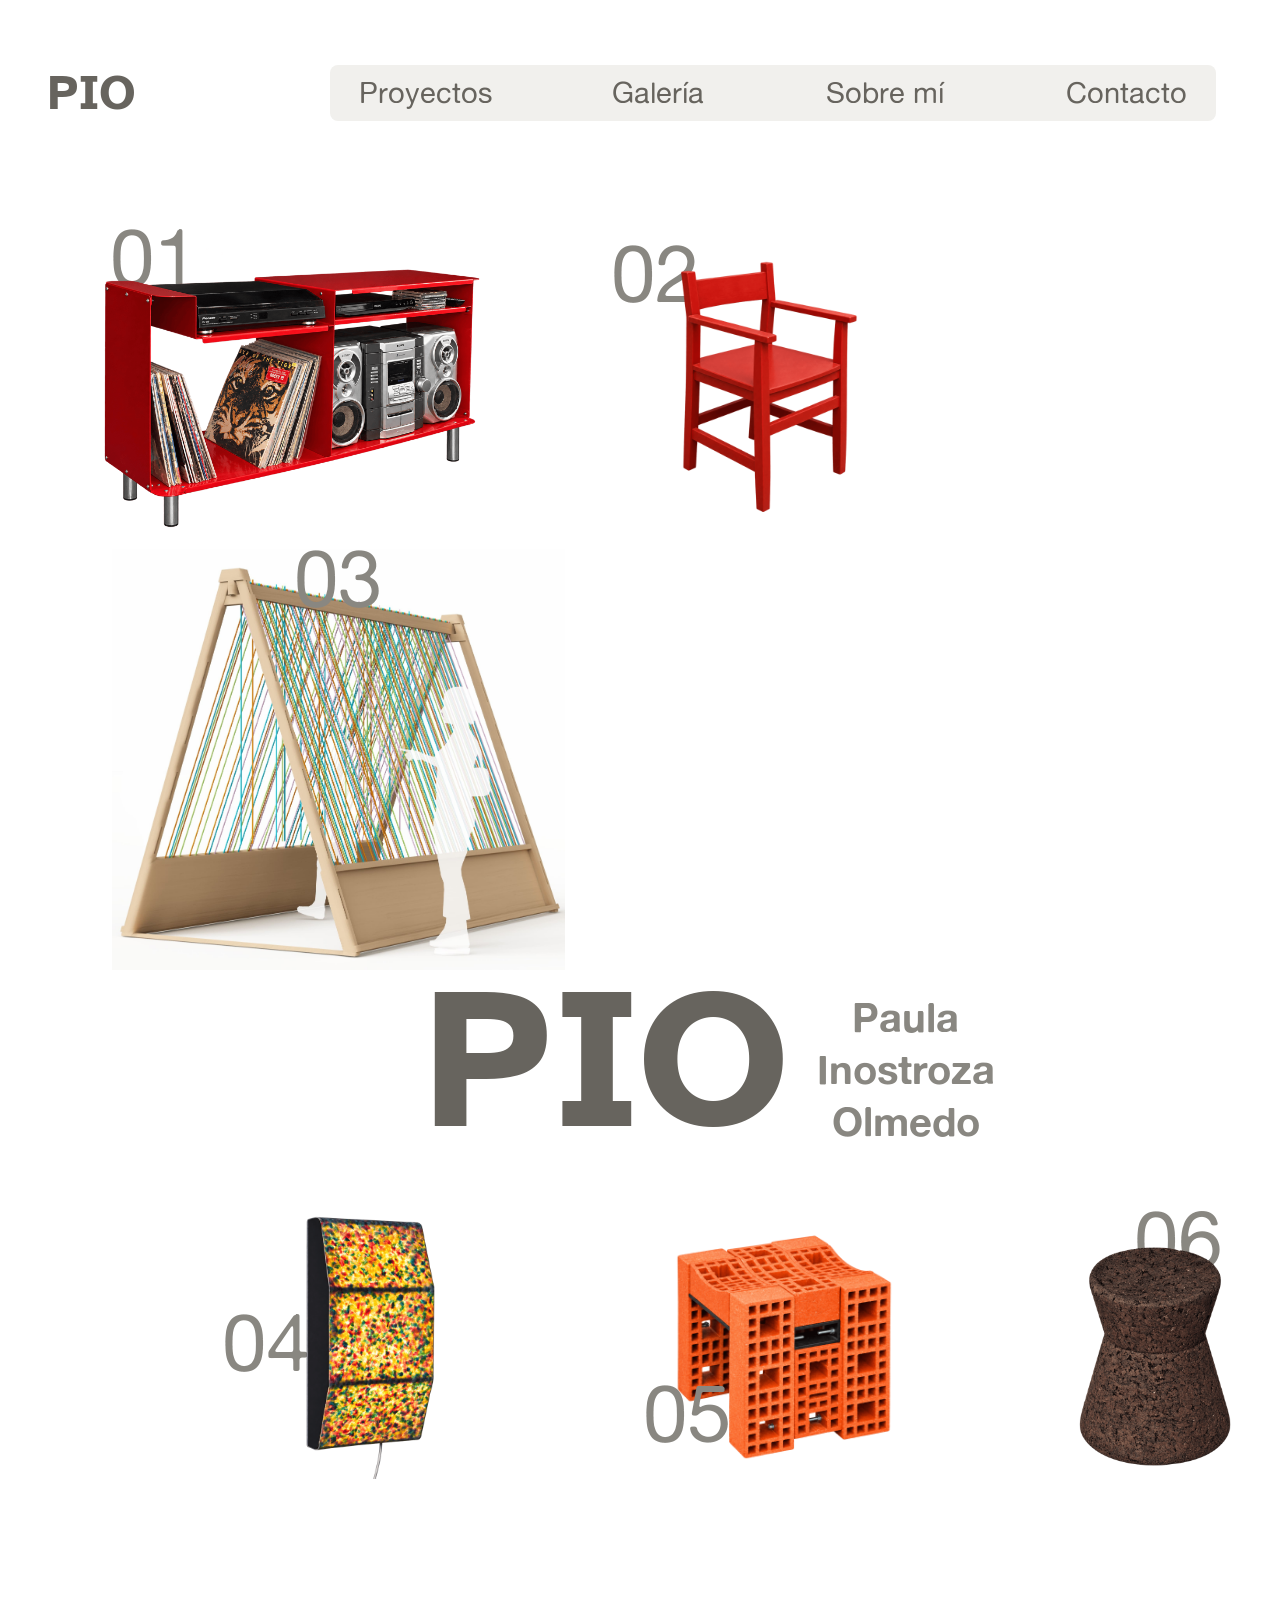
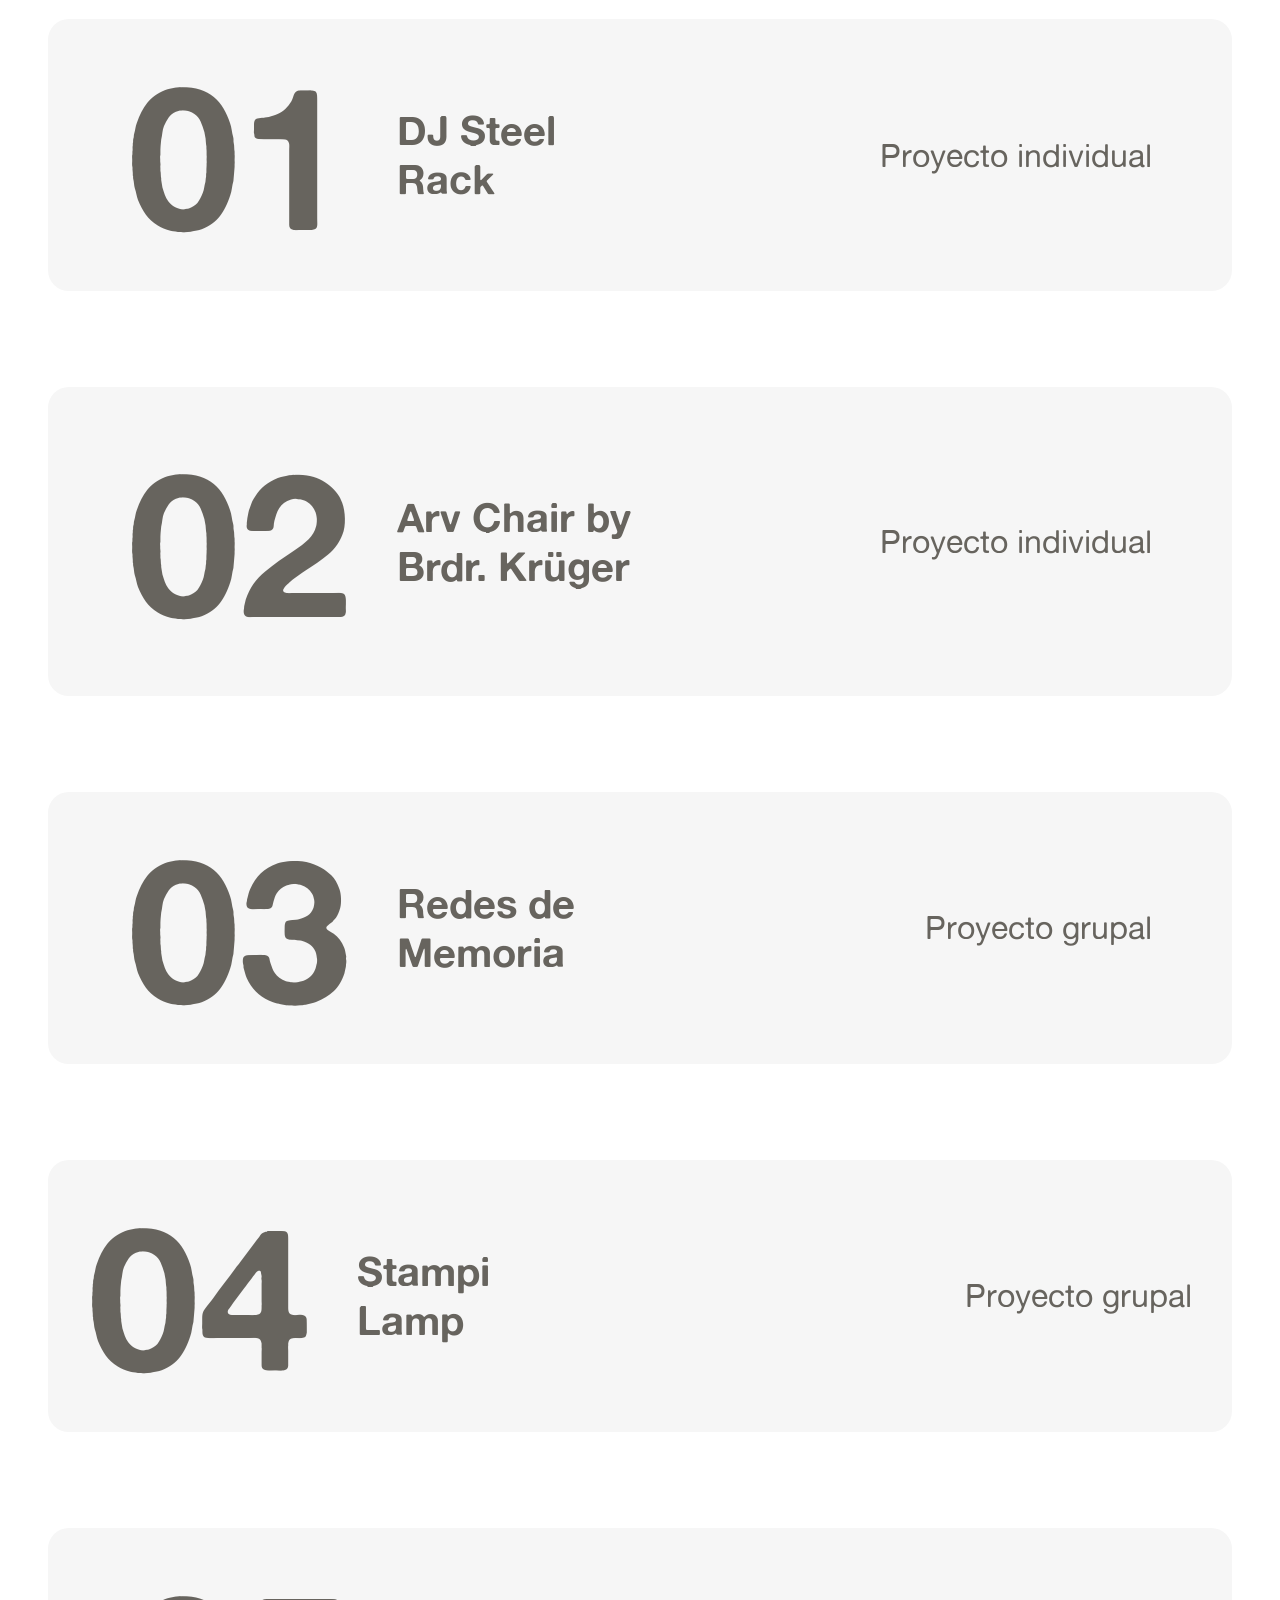
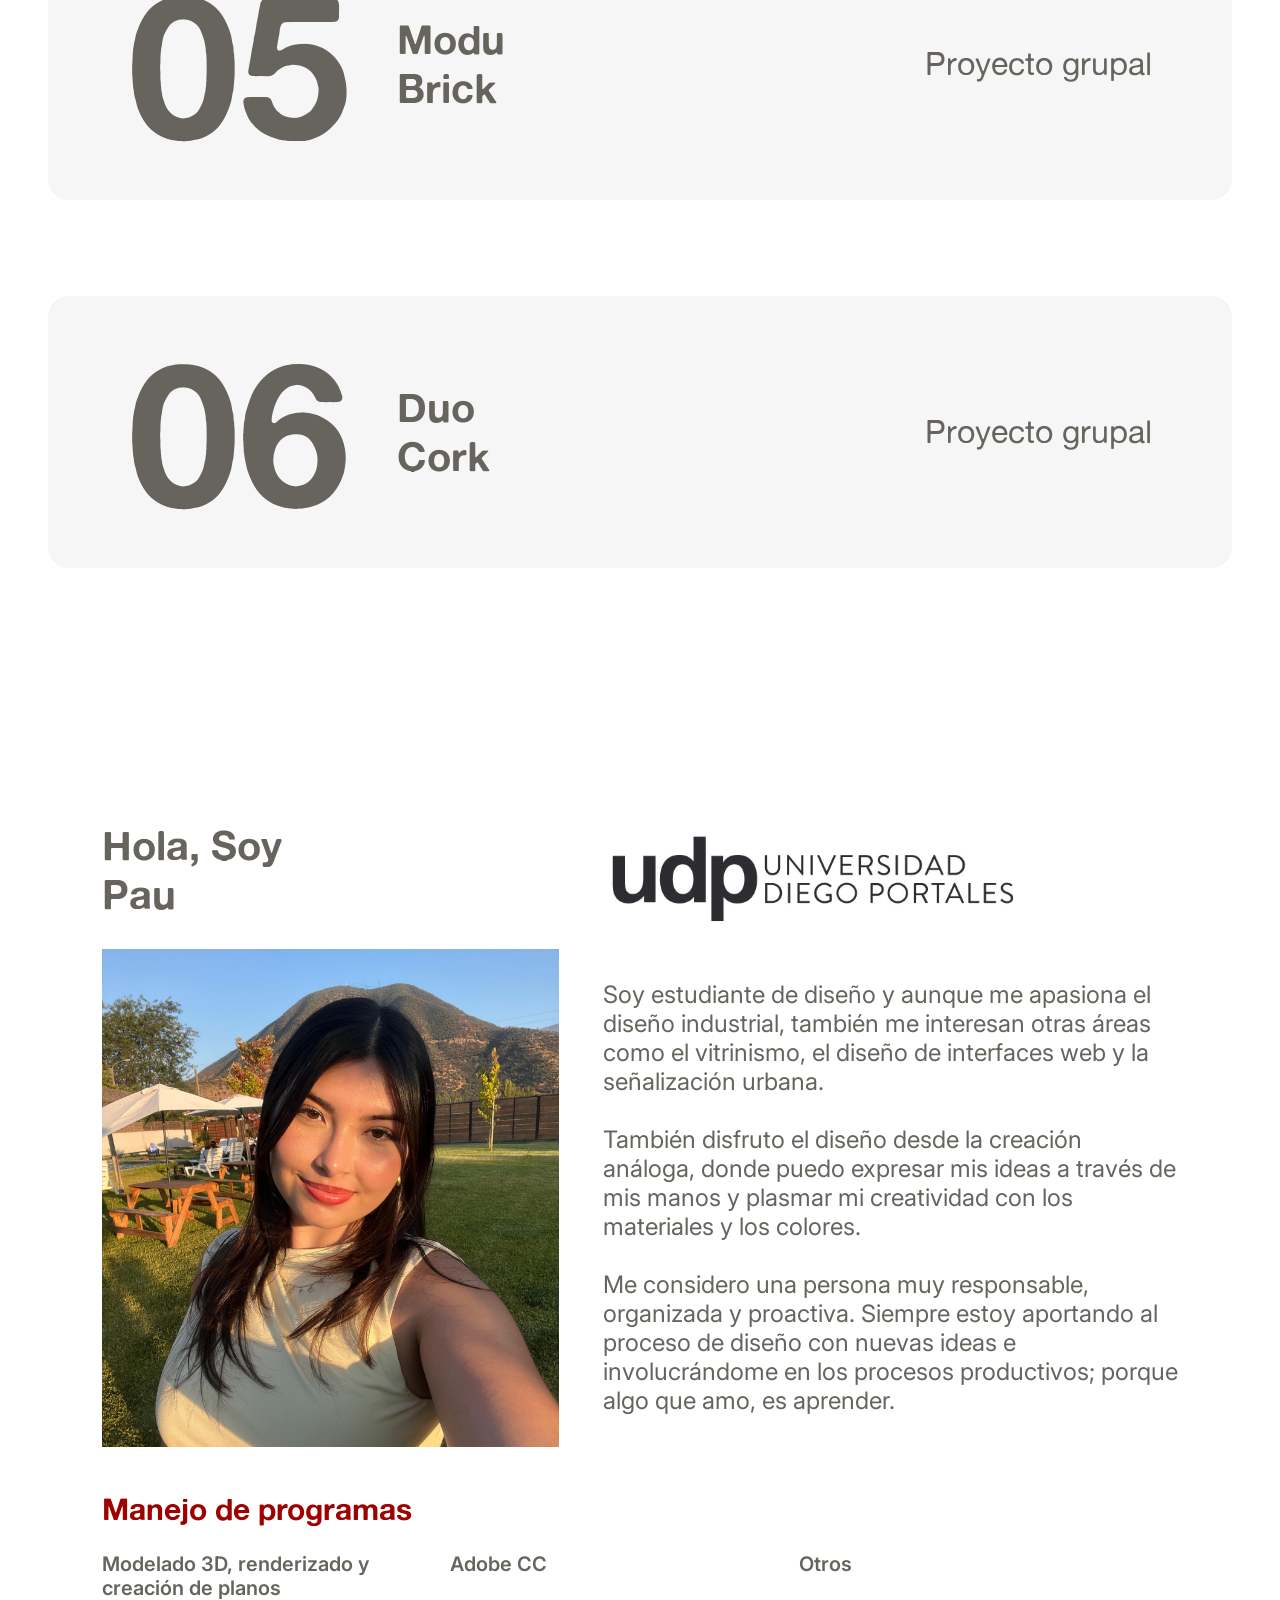
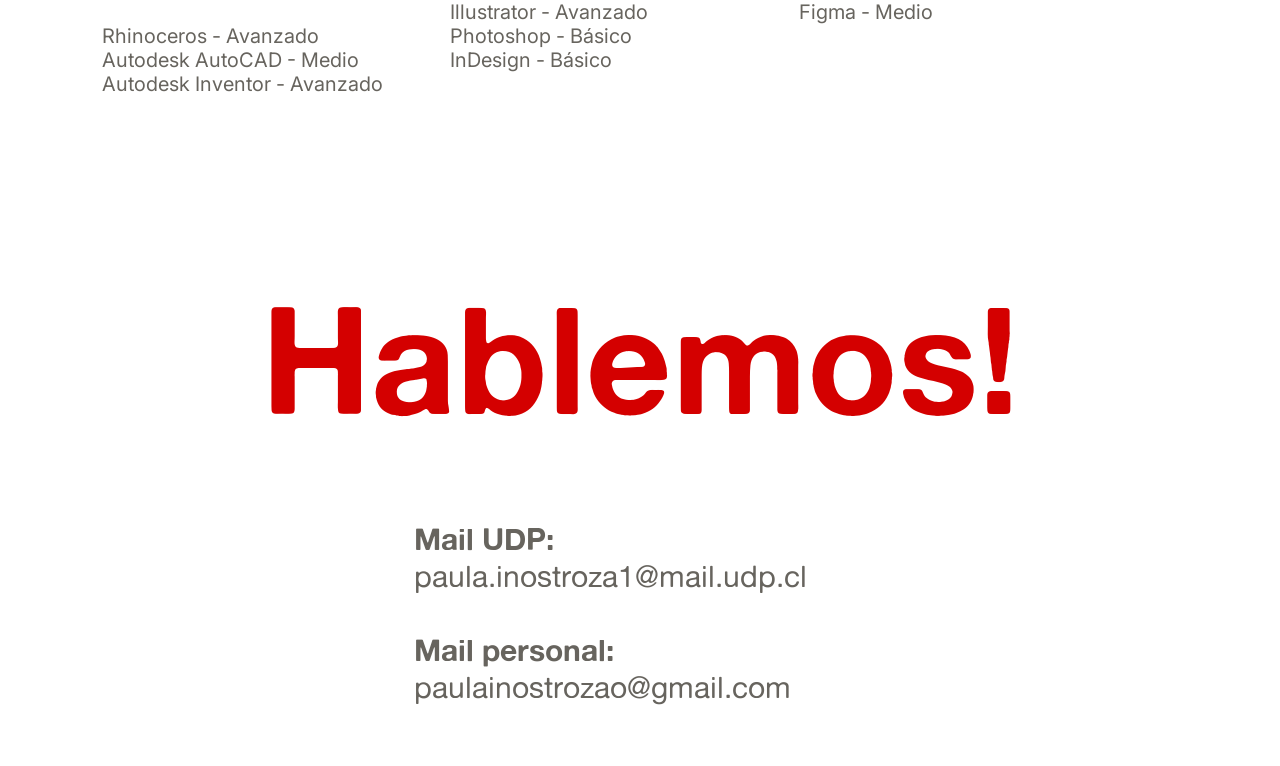
==== commit 707a0de1: "Add files via upload" ====
--- a/index.html
+++ b/index.html
@@ -90,16 +90,16 @@
         </header>
 
         <figure class="imagen-principal1">
-          <img src="assets/djrack2.JPG" alt="DJ Rack de acero rojo con tocadiscos, vinilos y equipos de música">
+          <img src="assets/djrack2.jpg" alt="DJ Rack de acero rojo con tocadiscos, vinilos y equipos de música">
           <figcaption>Curso Fabricación Digital Avanzada 2026</figcaption>
         </figure>
 
         <div class="galeria-descripcion1">
           <div class="cuadricula-1">
-            <img src="assets/djrack3.JPG" alt="Tocadiscos abierto sobre el rack con un disco girando">
-            <img src="assets/djrack4.JPG" alt="Vinilos apoyados sobre la bandeja superior del rack">
-            <img src="assets/djrack5.JPG" alt="Colección de vinilos guardada en el compartimento inferior">
-            <img src="assets/djrack6.JPG" alt="Equipo de música con parlantes dentro del rack">
+            <img src="assets/djrack3.jpg" alt="Tocadiscos abierto sobre el rack con un disco girando">
+            <img src="assets/djrack4.jpg" alt="Vinilos apoyados sobre la bandeja superior del rack">
+            <img src="assets/djrack5.jpg" alt="Colección de vinilos guardada en el compartimento inferior">
+            <img src="assets/djrack6.jpg" alt="Equipo de música con parlantes dentro del rack">
           </div>
           <div class="descripcion1">
             <p>Dj Steel Rack nació desde el amor por la música y la necesidad de <strong>organizar</strong> la colección de vinilos, CD y equipos de sonido en un espacio donde poner ‘play’ fuese una <strong>experiencia acogedora</strong>.</p>
@@ -139,17 +139,17 @@
         </header>
 
         <figure class="imagen-principal2">
-          <img src="assets/arvchair2.JPG" alt="Silla Arv Chair pintada de rojo">
+          <img src="assets/arvchair2.jpg" alt="Silla Arv Chair pintada de rojo">
           <figcaption>Curso Máquinas y Procesos 2025</figcaption>
         </figure>
 
           <div class="cuadricula-2">
-            <img src="assets/arvchair3.JPG" alt="Silla Arv Chair pintada de rojo">
-            <img src="assets/arvchair4.JPG" alt="Apoyabrazos de silla Arv Chair de madera">
-            <img src="assets/arvchair8.JPG" alt="Silla Arv Chair de madera de lado">
-            <img src="assets/arvchair7.JPG" alt="Respaldo curvo de silla Arv Chair de madera">
-            <img src="assets/arvchair6.JPG" alt="Silla Arv Chair pintada de rojo">
-            <img src="assets/arvchair5.JPG" alt="Travesaños de silla Arv Chair roja">
+            <img src="assets/arvchair3.jpg" alt="Silla Arv Chair pintada de rojo">
+            <img src="assets/arvchair4.jpg" alt="Apoyabrazos de silla Arv Chair de madera">
+            <img src="assets/arvchair8.jpg" alt="Silla Arv Chair de madera de lado">
+            <img src="assets/arvchair7.jpg" alt="Respaldo curvo de silla Arv Chair de madera">
+            <img src="assets/arvchair6.jpg" alt="Silla Arv Chair pintada de rojo">
+            <img src="assets/arvchair5.jpg" alt="Travesaños de silla Arv Chair roja">
           </div>
         </div>
 
@@ -158,7 +158,7 @@
             <h4>Examen</h4>
             <p>Replicar la silla Arv Chair de Brdr. Krüger mediante elaboración artesanal y utilizando solo sistema de encastres y ensambles en madera.</p>
           </div>
-          <img src="assets/arvchair9.JPG" alt="Silla Arv Chair pintada de rojo">
+          <img src="assets/arvchair9.jpg" alt="Silla Arv Chair pintada de rojo">
         </div>
         <p class="descripcion2">Primero, fabriqué <strong>matrices</strong> en MDF para poder reproducir cada una de las piezas y traspasarlas a madera de pino sólida.<br><br>
         La pieza se compone de patas traseras anguladas, patas delanteras torneadas, un respaldo curvo ergonómico y travesaños que mantienen una <strong>estructura firme</strong> y sirven de apoyo para el asiento.</p>
@@ -218,9 +218,9 @@
         </header>
 
         <div class="imagen-principal4">
-          <img src="assets/stampilamp2.JPG" alt="Lámpara de muro encendida con pantalla de espuma de colores">
+          <img src="assets/stampilamp2.jpg" alt="Lámpara de muro encendida con pantalla de espuma de colores">
           <figure class="imagen-secundaria4">
-            <img src="assets/stampilamp3.JPG" alt="Acercamiento manto de espuma colorida translúcida">
+            <img src="assets/stampilamp3.jpg" alt="Acercamiento manto de espuma colorida translúcida">
             <figcaption>Curso Taller de Investigación y Desarrollo Material 2026</figcaption>
           </figure>
         </div>
@@ -231,10 +231,10 @@
               <h4>Examen</h4>
               <p>Explorar las capacidades de un material y elaborar un producto conforme a su contexto.</p>
             </div>
-            <img src="assets/stampilamp6.JPG" alt="Pedazos de espuma de poliuretano estampada de distintos colores">
+            <img src="assets/stampilamp6.jpg" alt="Pedazos de espuma de poliuretano estampada de distintos colores">
           </div>
           <div class="foto-descripcion4">
-            <img src="assets/stampilamp7.JPG" alt="Espuma transformadas con calor y presión">
+            <img src="assets/stampilamp7.jpg" alt="Espuma transformadas con calor y presión">
             <p class="descripcion4">La <strong>espuma de poliuretano</strong> fue sometida a un proceso de experimentación material mediante <strong>transformaciones físicas.</strong><br><br>
             Al ser un material <strong>flexible y versátil</strong>, quisimos explorar formas de modificar su estructura, textura y forma utilizando distintos métodos de calor, presión y manufactura.</p>
           </div>
@@ -242,7 +242,7 @@
 
         <div class="terciario4">
           <div class="stampi-foto">
-            <img src="assets/stampilamp8.JPG" alt="Lámpara de muro encendida con pantalla de espuma de colores">
+            <img src="assets/stampilamp8.jpg" alt="Lámpara de muro encendida con pantalla de espuma de colores">
             <div class="stampi-descripcion">
               <img src="assets/stampilamp9.png" alt="Logo Stampi Lamp">
               <p class="descripcion">El proceso escogido para llevar a cabo el producto fue el <strong>estampado</strong> de espuma triturada (desecho).<br><br>
@@ -255,7 +255,7 @@
             <div class="foto-descripcion4">
             <p class="descripcion4">Así nació <strong>Stampi Lamp</strong>, una lámpara de muro que devela la transformación de la espuma de poliuretano, su única coloración y su particular textura.<br><br>
             El manto se adosa a un armazón de acero carbono de 2mm de espesor y los tubos de acero soldados en su interior le dan la forma.</p>
-            <img src="assets/stampilamp10.JPG" alt="Proceso de fabricación de Stampi Lamp">
+            <img src="assets/stampilamp10.jpg" alt="Proceso de fabricación de Stampi Lamp">
           </div>
         </div>
       </article>
@@ -272,10 +272,10 @@
 
         <div class="principal5">
           <figure class="foto-curso5">
-            <img src="assets/modubrick3.JPG" alt="Banco de ladrillos princesa con persona sentada">
+            <img src="assets/modubrick3.jpg" alt="Banco de ladrillos princesa con persona sentada">
             <figcaption>Curso Taller de Investigación y Desarrollo Material 2026</figcaption>
           </figure>
-          <img src="assets/modubrick2.JPG" alt="Banco de ladrillos princesa con asiento cóncavo">
+          <img src="assets/modubrick2.jpg" alt="Banco de ladrillos princesa con asiento cóncavo">
         </div>
 
         <div class="secundario5">
@@ -285,11 +285,11 @@
           </div>
           <div class="fotos-descripcion5">
             <div class="foto-descripcion5">
-              <img src="assets/modubrick4.JPG" alt="Ladrilos princesa">
+              <img src="assets/modubrick4.jpg" alt="Ladrilos princesa">
               <p class="descripcion">El ladrillo princesa fue puesto bajo la mirada de la <strong>descontextualización</strong> del material y las posibilidades que podía alcanzar fuera de sus usos habituales.</p>
             </div>
             <div class="foto-descripcion5">
-              <img src="assets/modubrick5.JPG" alt="Ladrillos recortado con la técnica del desbaste">
+              <img src="assets/modubrick5.jpg" alt="Ladrillos recortado con la técnica del desbaste">
               <p class="descripcion5">En este contexto, se utilizó la técnica del <strong>desbaste</strong> para dar forma a las piezas y generar una lógica constructiva <strong>modular</strong>.</p>
             </div>
           </div>
@@ -297,12 +297,12 @@
 
         <div class="terciario5">
           <div class="fotos5">
-            <img src="assets/modubrick7.JPG" alt="Proceso de construcción del banco">
-            <img src="assets/modubrick8.JPG" alt="Detalle de los perfiles planos que sostienen el asiento">
+            <img src="assets/modubrick7.jpg" alt="Proceso de construcción del banco">
+            <img src="assets/modubrick8.jpg" alt="Detalle de los perfiles planos que sostienen el asiento">
           </div>
 
           <div class="foto-descripcion5">
-            <img src="assets/modubrick6.JPG" alt="Acercamiento banco Modu Brick">
+            <img src="assets/modubrick6.jpg" alt="Acercamiento banco Modu Brick">
             <p class="descripcion5"><strong>Modu Brick</strong> es un banco fabricado con ladrillos princesa Santiago 9 y Murotón.<br><br>
             Se compone de un sistema de <strong>perfiles planos</strong> que sostienen el asiento, que además cumplen la función de travesaños y manillas para moverlo con mayor facilidad.<br><br>
             Por otro lado, utiliza herrajes tipo pernos de anclaje de <strong>alta resistencia</strong> entre uniones de cara con cara.<br><br>
@@ -322,15 +322,15 @@
         </header>
 
         <figure class="fotos-principales6">
-          <img src="assets/duocork2.JPG" alt="Banco cónico de corcho aglomerado expandido">
-          <img src="assets/duocork3.JPG" alt="Persona sentada sobre el banco de corcho">
-          <img src="assets/duocork4.JPG" alt="Vista frontal del banco de corcho">
+          <img src="assets/duocork2.jpg" alt="Banco cónico de corcho aglomerado expandido">
+          <img src="assets/duocork3.jpg" alt="Persona sentada sobre el banco de corcho">
+          <img src="assets/duocork4.jpg" alt="Vista frontal del banco de corcho">
           <figcaption>Curso Taller de Investigación y Desarrollo Material 2026</figcaption>
         </figure>
 
         <div class="secundario6">
           <div class="encargo-foto6">
-            <img src="assets/duocork5.JPG" alt="Textura corcho">
+            <img src="assets/duocork5.jpg" alt="Textura corcho">
             <div class="examen6">
               <h4>Examen</h4>
               <p>Explorar las capacidades de un material y elaborar un producto conforme a su contexto.</p>
@@ -347,10 +347,10 @@
         </div>
 
         <div class="terciario6">
-          <img src="assets/duocork6.JPG" alt="Detalle concavidad del asiento">
+          <img src="assets/duocork6.jpg" alt="Detalle concavidad del asiento">
           <div class="fotos6">
-            <img src="assets/duocork7.JPG" alt="Vista superior del banco">
-            <img src="assets/duocork8.JPG" alt="Detalle frontal del banco">
+            <img src="assets/duocork7.jpg" alt="Vista superior del banco">
+            <img src="assets/duocork8.jpg" alt="Detalle frontal del banco">
           </div>
         </div>
       </article>
